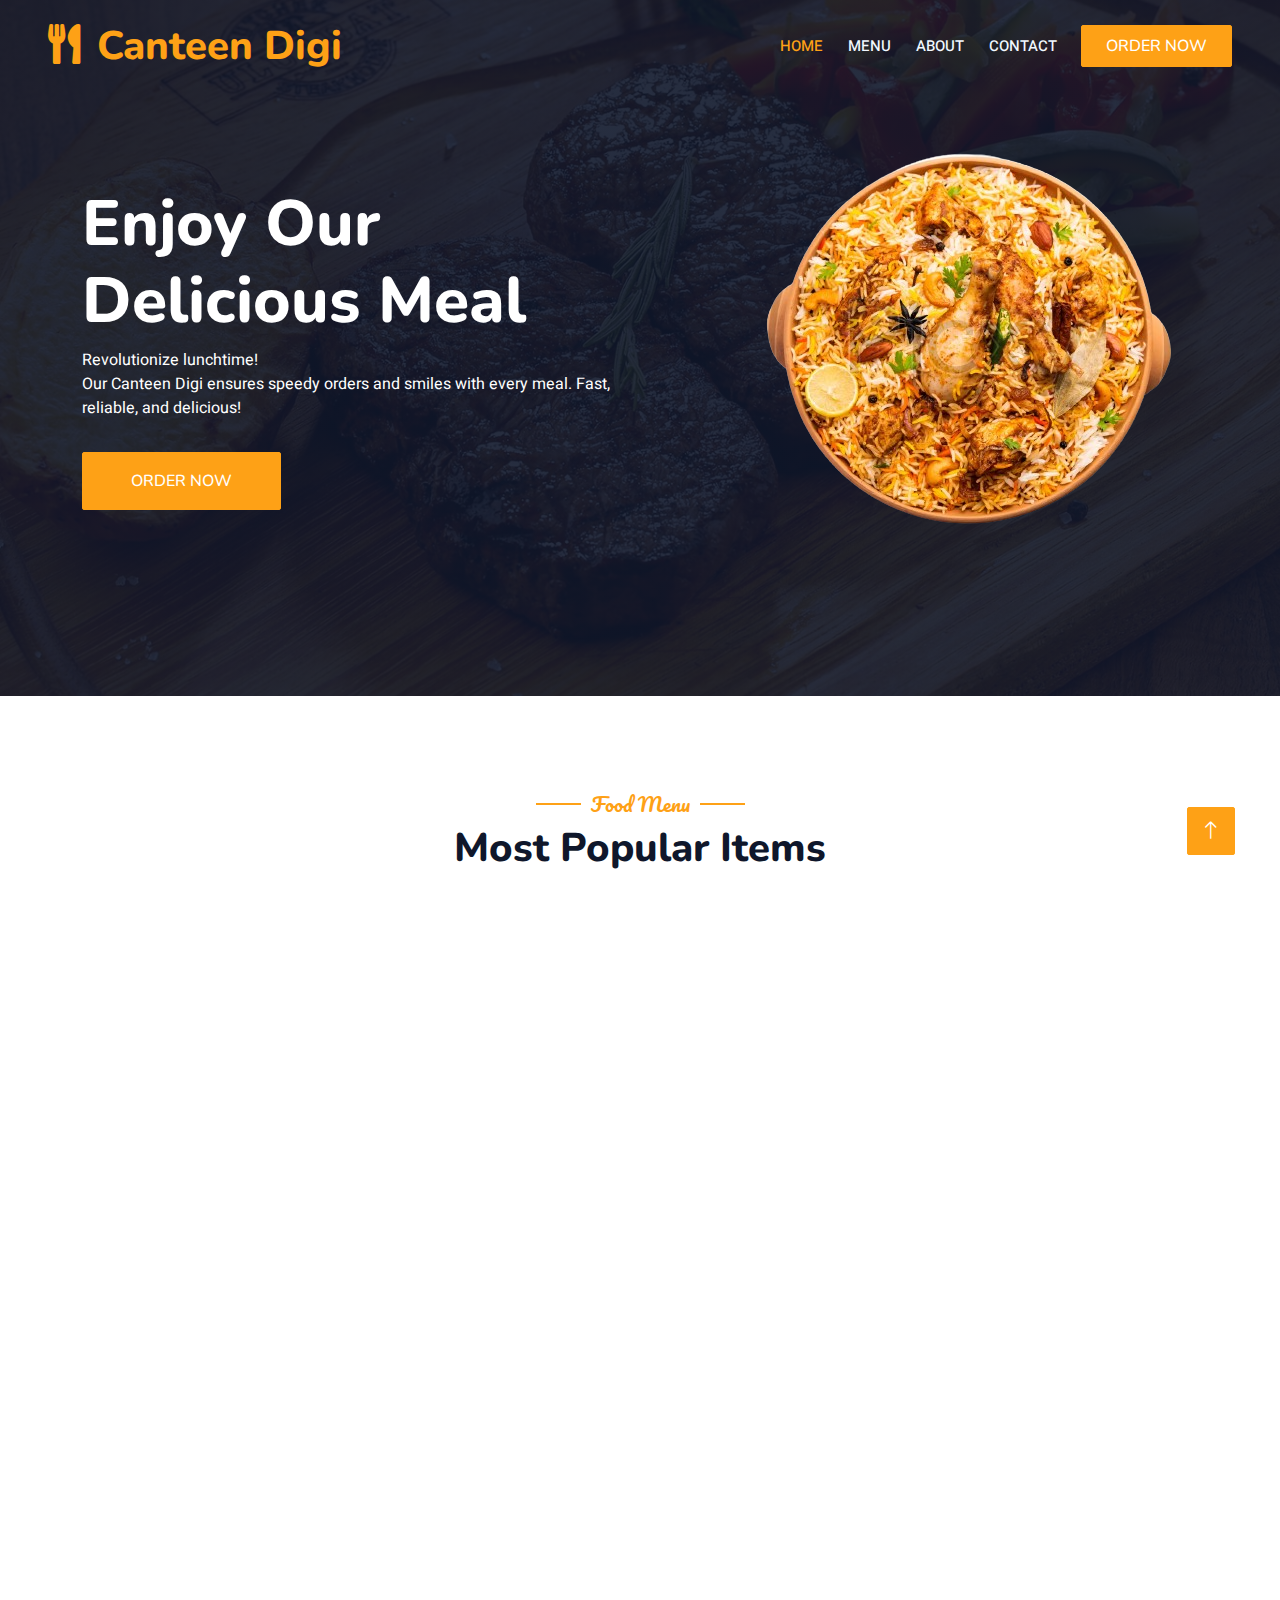
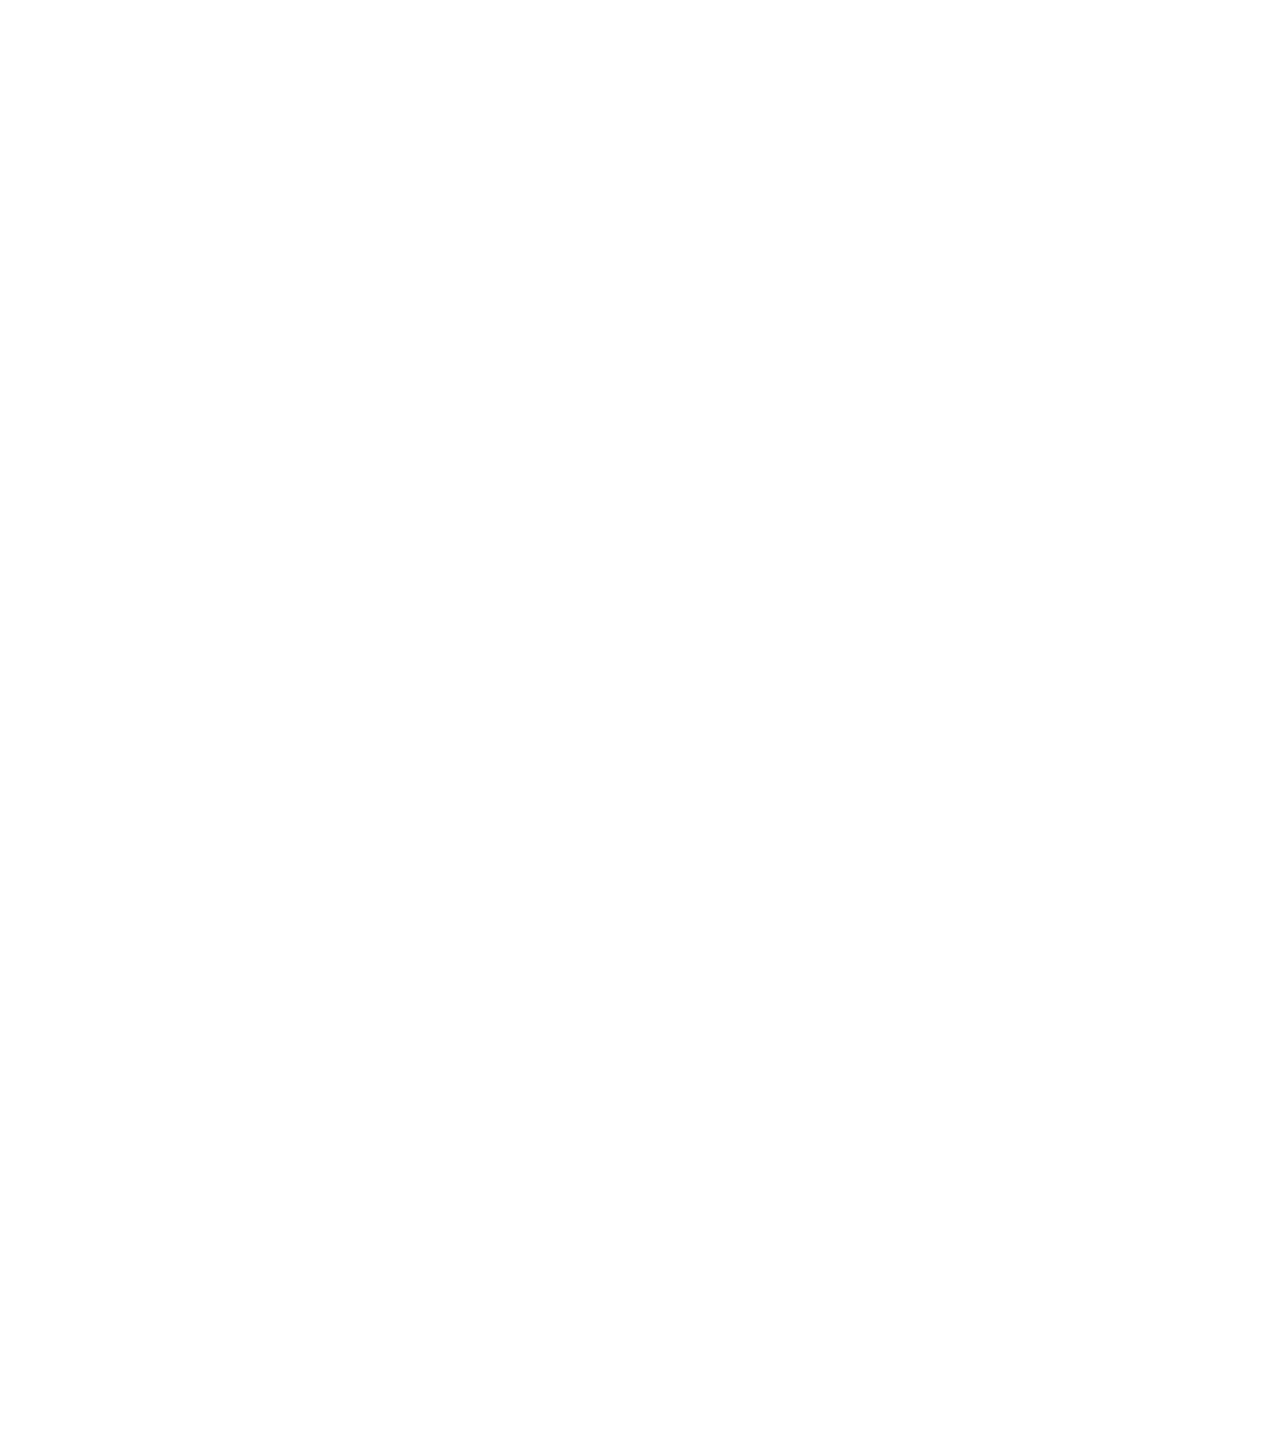
==== index.html @ 08d7441b "First Commit" ====
<!DOCTYPE html>
<html lang="en">

<head>
    <meta charset="utf-8">
    <title>Canteen Digi</title>
    <meta content="width=device-width, initial-scale=1.0" name="viewport">
    <meta content="" name="keywords">
    <meta content="" name="description">

    <!-- Favicon -->
    <link href="img/favicon.ico" rel="icon">

    <!-- Google Web Fonts -->
    <link rel="preconnect" href="https://fonts.googleapis.com">
    <link rel="preconnect" href="https://fonts.gstatic.com" crossorigin>
    <link href="https://fonts.googleapis.com/css2?family=Heebo:wght@400;500;600&family=Nunito:wght@600;700;800&family=Pacifico&display=swap" rel="stylesheet">

    <!-- Icon Font Stylesheet -->
    <link href="https://cdnjs.cloudflare.com/ajax/libs/font-awesome/5.10.0/css/all.min.css" rel="stylesheet">
    <link href="https://cdn.jsdelivr.net/npm/bootstrap-icons@1.4.1/font/bootstrap-icons.css" rel="stylesheet">

    <!-- Libraries Stylesheet -->
    <link href="lib/animate/animate.min.css" rel="stylesheet">
    <link href="lib/owlcarousel/assets/owl.carousel.min.css" rel="stylesheet">
    <link href="lib/tempusdominus/css/tempusdominus-bootstrap-4.min.css" rel="stylesheet" />

    <!-- Customized Bootstrap Stylesheet -->
    <link href="css/bootstrap.min.css" rel="stylesheet">

    <!-- Template Stylesheet -->
    <link href="css/style.css" rel="stylesheet">
</head>

<body>
    <div class="container-xxl bg-white p-0">
        <!-- Spinner Start -->
        <div id="spinner" class="show bg-white position-fixed translate-middle w-100 vh-100 top-50 start-50 d-flex align-items-center justify-content-center">
            <div class="spinner-border text-primary" style="width: 3rem; height: 3rem;" role="status">
                <span class="sr-only">Loading...</span>
            </div>
        </div>
        <!-- Spinner End -->


        <!-- Navbar & Hero Start -->
        <div class="container-xxl position-relative p-0">
            <nav class="navbar navbar-expand-lg navbar-dark bg-dark px-4 px-lg-5 py-3 py-lg-0">
                <a href="" class="navbar-brand p-0">
                    <h1 class="text-primary m-0"><i class="fa fa-utensils me-3"></i>Canteen Digi</h1>
                    <!-- <img src="img/logo.png" alt="Logo"> -->
                </a>
                <button class="navbar-toggler" type="button" data-bs-toggle="collapse" data-bs-target="#navbarCollapse">
                    <span class="fa fa-bars"></span>
                </button>
                <div class="collapse navbar-collapse" id="navbarCollapse">
                    <div class="navbar-nav ms-auto py-0 pe-4">
                        <a href="index.html" class="nav-item nav-link active">Home</a>
                        <a href="menu.html" class="nav-item nav-link">Menu</a>
                        <a href="about.html" class="nav-item nav-link">About</a>
                        <a href="contact.html" class="nav-item nav-link">Contact</a>
                        
                    </div>
                    <a href="menu.html" class="btn btn-primary py-2 px-4">Order Now</a>
                </div>
            </nav>

            <div class="container-xxl py-5 bg-dark hero-header mb-5">
                <div class="container my-5 py-5">
                    <div class="row align-items-center g-5">
                        <div class="col-lg-6 text-center text-lg-start">
                            <h1 class="display-3 text-white animated slideInLeft">Enjoy Our<br>Delicious Meal</h1>
                            <p class="text-white animated slideInLeft mb-4 pb-2">Revolutionize lunchtime! <br> Our Canteen Digi ensures speedy orders and smiles with every meal. Fast, reliable, and delicious!</p>
                            <a href="menu.html" class="btn btn-primary py-sm-3 px-sm-5 me-3 animated slideInLeft">Order Now</a>
                        </div>
                        <div class="col-lg-6 text-center text-lg-end overflow-hidden">
                            <img class="object-cover" src="img/biryani.png" alt="heroImage">
                        </div>
                    </div>
                </div>
            </div>
        </div>
        <!-- Navbar & Hero End -->


        <!-- Menu Start -->
        <div class="container-xxl py-5">
            <div class="container">
                <div class="text-center wow fadeInUp" data-wow-delay="0.1s">
                    <h5 class="section-title ff-secondary text-center text-primary fw-normal">Food Menu</h5>
                    <h1 class="mb-5">Most Popular Items</h1>
                </div>
                <div class="tab-class text-center wow fadeInUp" data-wow-delay="0.1s">
                    <ul class="nav nav-pills d-inline-flex justify-content-center border-bottom mb-5">
                        <li class="nav-item">
                            <a class="d-flex align-items-center text-start mx-3 ms-0 pb-3 active" data-bs-toggle="pill" href="#tab-1">
                                <i class="fa fa-coffee fa-2x text-primary"></i>
                                <div class="ps-3">
                                    <small class="text-body">Popular</small>
                                    <h6 class="mt-n1 mb-0">Breakfast</h6>
                                </div>
                            </a>
                        </li>
                        <li class="nav-item">
                            <a class="d-flex align-items-center text-start mx-3 pb-3" data-bs-toggle="pill" href="#tab-2">
                                <i class="fa fa-hamburger fa-2x text-primary"></i>
                                <div class="ps-3">
                                    <small class="text-body">Special</small>
                                    <h6 class="mt-n1 mb-0">Lunch</h6>
                                </div>
                            </a>
                        </li>
                        
                    </ul>
                    <div class="tab-content">
                        <div id="tab-1" class="tab-pane fade show p-0 active">
                            <div class="row g-4">
                                <div class="col-lg-6">
                                    <div class="d-flex align-items-center">
                                        <img class="flex-shrink-0 img-fluid rounded" src="img/menu-1.jpg" alt="" style="width: 80px;">
                                        <div class="w-100 d-flex flex-column text-start ps-4">
                                            <h5 class="d-flex justify-content-between border-bottom pb-2">
                                                <span>Masala Dosa</span>
                                                <span class="text-primary"><span>&#8377</span> 50</span>
                                            </h5>
                                            <small class="fst-italic">kuch add karna hei yaha pe</small>
                                        </div>
                                    </div>
                                </div>
                                <div class="col-lg-6">
                                    <div class="d-flex align-items-center">
                                        <img class="flex-shrink-0 img-fluid rounded" src="img/food/breadOmlete.jpg" alt="" style="width: 80px;">
                                        <div class="w-100 d-flex flex-column text-start ps-4">
                                            <h5 class="d-flex justify-content-between border-bottom pb-2">
                                                <span>Bread omelete</span>
                                                <span class="text-primary"><span>&#8377</span> 25</span>
                                            </h5>
                                            <small class="fst-italic">Ipsum ipsum clita erat amet dolor justo diam</small>
                                        </div>
                                    </div>
                                </div>
                                <div class="col-lg-6">
                                    <div class="d-flex align-items-center">
                                        <img class="flex-shrink-0 img-fluid rounded" src="img/food/gheeRice.jpg" alt="" style="width: 80px;">
                                        <div class="w-100 d-flex flex-column text-start ps-4">
                                            <h5 class="d-flex justify-content-between border-bottom pb-2">
                                                <span>Ghee rice</span>
                                                <span class="text-primary"><span>&#8377</span> 45</span>
                                            </h5>
                                            <small class="fst-italic">Ipsum ipsum clita erat amet dolor justo diam</small>
                                        </div>
                                    </div>
                                </div>
                                <div class="col-lg-6">
                                    <div class="d-flex align-items-center">
                                        <img class="flex-shrink-0 img-fluid rounded" src="img/snacks/vegPuffs.jpg" alt="" style="width: 80px;">
                                        <div class="w-100 d-flex flex-column text-start ps-4">
                                            <h5 class="d-flex justify-content-between border-bottom pb-2">
                                                <span>Veg-Puffs</span>
                                                <span class="text-primary"><span>&#8377</span> 15</span>
                                            </h5>
                                            <small class="fst-italic">Ipsum ipsum clita erat amet dolor justo diam</small>
                                        </div>
                                    </div>
                                </div>
                                <div class="col-lg-6">
                                    <div class="d-flex align-items-center">
                                        <img class="flex-shrink-0 img-fluid rounded" src="img/food/sambar.png" alt="" style="width: 80px;">
                                        <div class="w-100 d-flex flex-column text-start ps-4">
                                            <h5 class="d-flex justify-content-between border-bottom pb-2">
                                                <span>Curd rice</span>
                                                <span class="text-primary"><span>&#8377</span> 50</span>
                                            </h5>
                                            <small class="fst-italic">Ipsum ipsum clita erat amet dolor justo diam</small>
                                        </div>
                                    </div>
                                </div>
                                <div class="col-lg-6">
                                    <div class="d-flex align-items-center">
                                        <img class="flex-shrink-0 img-fluid rounded" src="img/snacks/eggPuffs.jpg" alt="" style="width: 80px;">
                                        <div class="w-100 d-flex flex-column text-start ps-4">
                                            <h5 class="d-flex justify-content-between border-bottom pb-2">
                                                <span>Chicken-Puffs</span>
                                                <span class="text-primary"><span>&#8377</span> 30</span>
                                            </h5>
                                            <small class="fst-italic">Ipsum ipsum clita erat amet dolor justo diam</small>
                                        </div>
                                    </div>
                                </div>
                                <div class="col-lg-6">
                                    <div class="d-flex align-items-center">
                                        <img class="flex-shrink-0 img-fluid rounded" src="img/menu-8.jpg" alt="" style="width: 80px;">
                                        <div class="w-100 d-flex flex-column text-start ps-4">
                                            <h5 class="d-flex justify-content-between border-bottom pb-2">
                                                <span>Idly</span>
                                                <span class="text-primary"><span>&#8377</span> 40</span>
                                            </h5>
                                            <small class="fst-italic">Ipsum ipsum clita erat amet dolor justo diam</small>
                                        </div>
                                    </div>
                                </div>
                                <div class="col-lg-6">
                                    <div class="d-flex align-items-center">
                                        <img class="flex-shrink-0 img-fluid rounded" src="img/menu-8.jpg" alt="" style="width: 80px;">
                                        <div class="w-100 d-flex flex-column text-start ps-4">
                                            <h5 class="d-flex justify-content-between border-bottom pb-2">
                                                <span>Egg-Puffs</span>
                                                <span class="text-primary"><span>&#8377</span> 25</span>
                                            </h5>
                                            <small class="fst-italic">Ipsum ipsum clita erat amet dolor justo diam</small>
                                        </div>
                                    </div>
                                </div>
                            </div>
                        </div>
                        <div id="tab-2" class="tab-pane fade show p-0">
                            <div class="row g-4">
                                <div class="col-lg-6">
                                    <div class="d-flex align-items-center">
                                        <img class="flex-shrink-0 img-fluid rounded" src="img/food/biryani.png" alt="Biryani" style="width: 80px;">
                                        <div class="w-100 d-flex flex-column text-start ps-4">
                                            <h5 class="d-flex justify-content-between border-bottom pb-2">
                                                <span>Chicken Biryani</span>
                                                <span class="text-primary"><span>&#8377</span> 130</span>
                                            </h5>
                                            <small class="fst-italic">Ipsum ipsum clita erat amet dolor justo diam</small>
                                        </div>
                                    </div>
                                </div>
                                <div class="col-lg-6">
                                    <div class="d-flex align-items-center">
                                        <img class="flex-shrink-0 img-fluid rounded" src="img/food/sambar.png" alt="Sambar-rice" style="width: 80px;">
                                        <div class="w-100 d-flex flex-column text-start ps-4">
                                            <h5 class="d-flex justify-content-between border-bottom pb-2">
                                                <span>Sambar Rice</span>
                                                <span class="text-primary"><span>&#8377</span> 50</span>
                                            </h5>
                                            <small class="fst-italic">Ipsum ipsum clita erat amet dolor justo diam</small>
                                        </div>
                                    </div>
                                </div>
                                <div class="col-lg-6">
                                    <div class="d-flex align-items-center">
                                        <img class="flex-shrink-0 img-fluid rounded" src="img/food/chickenFriedRice.jpeg" alt="Chicken Fried Rice" style="width: 80px;">
                                        <div class="w-100 d-flex flex-column text-start ps-4">
                                            <h5 class="d-flex justify-content-between border-bottom pb-2">
                                                <span>Chicken Fried Rice</span>
                                                <span class="text-primary"><span>&#8377</span> 100</span>
                                            </h5>
                                            <small class="fst-italic">Ipsum ipsum clita erat amet dolor justo diam</small>
                                        </div>
                                    </div>
                                </div>
                                <div class="col-lg-6">
                                    <div class="d-flex align-items-center">
                                        <img class="flex-shrink-0 img-fluid rounded" src="img/food/gheeRice.jpg" alt="" style="width: 80px;">
                                        <div class="w-100 d-flex flex-column text-start ps-4">
                                            <h5 class="d-flex justify-content-between border-bottom pb-2">
                                                <span>Ghee rice</span>
                                                <span class="text-primary"><span>&#8377</span> 70</span>
                                            </h5>
                                            <small class="fst-italic">Ipsum ipsum clita erat amet dolor justo diam</small>
                                        </div>
                                    </div>
                                </div>
                                <div class="col-lg-6">
                                    <div class="d-flex align-items-center">
                                        <img class="flex-shrink-0 img-fluid rounded" src="img/menu-5.jpg" alt="" style="width: 80px;">
                                        <div class="w-100 d-flex flex-column text-start ps-4">
                                            <h5 class="d-flex justify-content-between border-bottom pb-2">
                                                <span>Chicken 65</span>
                                                <span class="text-primary"><span>&#8377</span> 75</span>
                                            </h5>
                                            <small class="fst-italic">Ipsum ipsum clita erat amet dolor justo diam</small>
                                        </div>
                                    </div>
                                </div>
                                <div class="col-lg-6">
                                    <div class="d-flex align-items-center">
                                        <img class="flex-shrink-0 img-fluid rounded" src="img/food/gheeRice.jpg" alt="Veg biryani" style="width: 80px;">
                                        <div class="w-100 d-flex flex-column text-start ps-4">
                                            <h5 class="d-flex justify-content-between border-bottom pb-2">
                                                <span>Veg Biryani</span>
                                                <span class="text-primary"><span>&#8377</span> 110</span>
                                            </h5>
                                            <small class="fst-italic">Ipsum ipsum clita erat amet dolor justo diam</small>
                                        </div>
                                    </div>
                                </div>
                                <div class="col-lg-6">
                                    <div class="d-flex align-items-center">
                                        <img class="flex-shrink-0 img-fluid rounded" src="img/food/chickenFriedRice.jpeg" alt="Veg Fried Rice" style="width: 80px;">
                                        <div class="w-100 d-flex flex-column text-start ps-4">
                                            <h5 class="d-flex justify-content-between border-bottom pb-2">
                                                <span>Veg Fried Rice</span>
                                                <span class="text-primary"><span>&#8377</span> 90</span>
                                            </h5>
                                            <small class="fst-italic">Ipsum ipsum clita erat amet dolor justo diam</small>
                                        </div>
                                    </div>
                                </div>
                                <div class="col-lg-6">
                                    <div class="d-flex align-items-center">
                                        <img class="flex-shrink-0 img-fluid rounded" src="img/menu-8.jpg" alt="" style="width: 80px;">
                                        <div class="w-100 d-flex flex-column text-start ps-4">
                                            <h5 class="d-flex justify-content-between border-bottom pb-2">
                                                <span>Idly</span>
                                                <span class="text-primary"><span>&#8377</span> 45</span>
                                            </h5>
                                            <small class="fst-italic">Ipsum ipsum clita erat amet dolor justo diam</small>
                                        </div>
                                    </div>
                                </div>
                            </div>
                        </div>
                        <div id="tab-3" class="tab-pane fade show p-0">
                            <div class="row g-4">
                                <div class="col-lg-6">
                                    <div class="d-flex align-items-center">
                                        <img class="flex-shrink-0 img-fluid rounded" src="img/menu-1.jpg" alt="" style="width: 80px;">
                                        <div class="w-100 d-flex flex-column text-start ps-4">
                                            <h5 class="d-flex justify-content-between border-bottom pb-2">
                                                <span>Chicken Burger</span>
                                                <span class="text-primary"><span>&#8377</span> 35</span>
                                            </h5>
                                            <small class="fst-italic">Ipsum ipsum clita erat amet dolor justo diam</small>
                                        </div>
                                    </div>
                                </div>
                                <div class="col-lg-6">
                                    <div class="d-flex align-items-center">
                                        <img class="flex-shrink-0 img-fluid rounded" src="img/menu-2.jpg" alt="" style="width: 80px;">
                                        <div class="w-100 d-flex flex-column text-start ps-4">
                                            <h5 class="d-flex justify-content-between border-bottom pb-2">
                                                <span>Chicken Burger</span>
                                                <span class="text-primary"><span>&#8377</span> 35</span>
                                            </h5>
                                            <small class="fst-italic">Ipsum ipsum clita erat amet dolor justo diam</small>
                                        </div>
                                    </div>
                                </div>
                                <div class="col-lg-6">
                                    <div class="d-flex align-items-center">
                                        <img class="flex-shrink-0 img-fluid rounded" src="img/menu-3.jpg" alt="" style="width: 80px;">
                                        <div class="w-100 d-flex flex-column text-start ps-4">
                                            <h5 class="d-flex justify-content-between border-bottom pb-2">
                                                <span>Chicken Burger</span>
                                                <span class="text-primary"><span>&#8377</span> 35</span>
                                            </h5>
                                            <small class="fst-italic">Ipsum ipsum clita erat amet dolor justo diam</small>
                                        </div>
                                    </div>
                                </div>
                                <div class="col-lg-6">
                                    <div class="d-flex align-items-center">
                                        <img class="flex-shrink-0 img-fluid rounded" src="img/menu-4.jpg" alt="" style="width: 80px;">
                                        <div class="w-100 d-flex flex-column text-start ps-4">
                                            <h5 class="d-flex justify-content-between border-bottom pb-2">
                                                <span>Chicken Burger</span>
                                                <span class="text-primary"><span>&#8377</span> 35</span>
                                            </h5>
                                            <small class="fst-italic">Ipsum ipsum clita erat amet dolor justo diam</small>
                                        </div>
                                    </div>
                                </div>
                                <div class="col-lg-6">
                                    <div class="d-flex align-items-center">
                                        <img class="flex-shrink-0 img-fluid rounded" src="img/menu-5.jpg" alt="" style="width: 80px;">
                                        <div class="w-100 d-flex flex-column text-start ps-4">
                                            <h5 class="d-flex justify-content-between border-bottom pb-2">
                                                <span>Chicken Burger</span>
                                                <span class="text-primary"><span>&#8377</span> 35</span>
                                            </h5>
                                            <small class="fst-italic">Ipsum ipsum clita erat amet dolor justo diam</small>
                                        </div>
                                    </div>
                                </div>
                                <div class="col-lg-6">
                                    <div class="d-flex align-items-center">
                                        <img class="flex-shrink-0 img-fluid rounded" src="img/menu-6.jpg" alt="" style="width: 80px;">
                                        <div class="w-100 d-flex flex-column text-start ps-4">
                                            <h5 class="d-flex justify-content-between border-bottom pb-2">
                                                <span>Chicken Burger</span>
                                                <span class="text-primary"><span>&#8377</span> 35</span>
                                            </h5>
                                            <small class="fst-italic">Ipsum ipsum clita erat amet dolor justo diam</small>
                                        </div>
                                    </div>
                                </div>
                                <div class="col-lg-6">
                                    <div class="d-flex align-items-center">
                                        <img class="flex-shrink-0 img-fluid rounded" src="img/menu-7.jpg" alt="" style="width: 80px;">
                                        <div class="w-100 d-flex flex-column text-start ps-4">
                                            <h5 class="d-flex justify-content-between border-bottom pb-2">
                                                <span>Chicken Burger</span>
                                                <span class="text-primary"><span>&#8377</span> 35</span>
                                            </h5>
                                            <small class="fst-italic">Ipsum ipsum clita erat amet dolor justo diam</small>
                                        </div>
                                    </div>
                                </div>
                                <div class="col-lg-6">
                                    <div class="d-flex align-items-center">
                                        <img class="flex-shrink-0 img-fluid rounded" src="img/menu-8.jpg" alt="" style="width: 80px;">
                                        <div class="w-100 d-flex flex-column text-start ps-4">
                                            <h5 class="d-flex justify-content-between border-bottom pb-2">
                                                <span>Chicken Burger</span>
                                                <span class="text-primary"><span>&#8377</span> 35</span>
                                            </h5>
                                            <small class="fst-italic">Ipsum ipsum clita erat amet dolor justo diam</small>
                                        </div>
                                    </div>
                                </div>
                            </div>
                        </div>
                    </div>
                </div>
            </div>
        </div>
        <!-- Menu End -->

        <!-- Team Start -->
        <div class="container-xxl pt-5 pb-3">
            <div class="container">
                <div class="text-center wow fadeInUp" data-wow-delay="0.1s">
                    <h5 class="section-title ff-secondary text-center text-primary fw-normal">Team Members</h5>
                    <h1 class="mb-5">Our Team Members</h1>
                </div>
                <div class="row g-4">
                    <div class="col-lg-3 col-md-6 wow fadeInUp" data-wow-delay="0.1s">
                        <div class="team-item text-center rounded overflow-hidden">
                            <div class="rounded-circle overflow-hidden m-4">
                                <img class="img-fluid" src="img/Kabeer.png" alt="">
                            </div>
                            <h5 class="mb-0">Kabeer S</h5>
                            <small>CEO</small>
                            <div class="d-flex justify-content-center mt-3">
                                <a class="btn btn-square btn-primary mx-1" href=""><i class="fab fa-facebook-f"></i></a>
                                <a class="btn btn-square btn-primary mx-1" href=""><i class="fab fa-twitter"></i></a>
                                <a class="btn btn-square btn-primary mx-1" href=""><i class="fab fa-instagram"></i></a>
                            </div>
                        </div>
                    </div>
                    <div class="col-lg-3 col-md-6 wow fadeInUp" data-wow-delay="0.3s">
                        <div class="team-item text-center rounded overflow-hidden">
                            <div class="rounded-circle overflow-hidden m-4">
                                <img class="img-fluid" src="img/Manasir.png" alt="">
                            </div>
                            <h5 class="mb-0">Manasir Hussain</h5>
                            <small>COO</small>
                            <div class="d-flex justify-content-center mt-3">
                                <a class="btn btn-square btn-primary mx-1" href=""><i class="fab fa-facebook-f"></i></a>
                                <a class="btn btn-square btn-primary mx-1" href=""><i class="fab fa-twitter"></i></a>
                                <a class="btn btn-square btn-primary mx-1" href=""><i class="fab fa-instagram"></i></a>
                            </div>
                        </div>
                    </div>
                    <div class="col-lg-3 col-md-6 wow fadeInUp" data-wow-delay="0.5s">
                        <div class="team-item text-center rounded overflow-hidden">
                            <div class="rounded-circle overflow-hidden m-4">
                                <img class="img-fluid" src="img/AbuDahir.png" alt="">
                            </div>
                            <h5 class="mb-0">Abu Dahir</h5>
                            <small>CFO</small>
                            <div class="d-flex justify-content-center mt-3">
                                <a class="btn btn-square btn-primary mx-1" href=""><i class="fab fa-facebook-f"></i></a>
                                <a class="btn btn-square btn-primary mx-1" href=""><i class="fab fa-twitter"></i></a>
                                <a class="btn btn-square btn-primary mx-1" href=""><i class="fab fa-instagram"></i></a>
                            </div>
                        </div>
                    </div>
                </div>
            </div>
        </div>
        <!-- Team End -->


        <!-- Testimonial Start -->
        <div class="container-xxl py-5 wow fadeInUp" data-wow-delay="0.1s">
            <div class="container">
                <div class="text-center">
                    <h5 class="section-title ff-secondary text-center text-primary fw-normal">Testimonial</h5>
                    <h1 class="mb-5">Our Clients Say!!!</h1>
                </div>
                <div class="owl-carousel testimonial-carousel">
                    <div class="testimonial-item bg-transparent border rounded p-4">
                        <i class="fa fa-quote-left fa-2x text-primary mb-3"></i>
                        <p>Need to add a testimonial</p>
                        <div class="d-flex align-items-center">
                            <img class="img-fluid flex-shrink-0 rounded-circle" src="img/Rifan.png" style="width: 50px; height: 50px;">
                            <div class="ps-3">
                                <h5 class="mb-1">Mohamed Rifan</h5>
                                <small>Btech graduate</small>
                            </div>
                        </div>
                    </div>
                    <div class="testimonial-item bg-transparent border rounded p-4">
                        <i class="fa fa-quote-left fa-2x text-primary mb-3"></i>
                        <p>Dolor et eos labore, stet justo sed est sed. Diam sed sed dolor stet amet eirmod eos labore diam</p>
                        <div class="d-flex align-items-center">
                            <img class="img-fluid flex-shrink-0 rounded-circle" src="img/testimonial-1.jpg" style="width: 50px; height: 50px;">
                            <div class="ps-3">
                                <h5 class="mb-1">Client</h5>
                                <small>Btech graduate</small>
                            </div>
                        </div>
                    </div>
                    <div class="testimonial-item bg-transparent border rounded p-4">
                        <i class="fa fa-quote-left fa-2x text-primary mb-3"></i>
                        <p>Dolor et eos labore, stet justo sed est sed. Diam sed sed dolor stet amet eirmod eos labore diam</p>
                        <div class="d-flex align-items-center">
                            <img class="img-fluid flex-shrink-0 rounded-circle" src="img/testimonial-3.jpg" style="width: 50px; height: 50px;">
                            <div class="ps-3">
                                <h5 class="mb-1">Client </h5>
                                <small>MBA graduate</small>
                            </div>
                        </div>
                    </div>
                    <div class="testimonial-item bg-transparent border rounded p-4">
                        <i class="fa fa-quote-left fa-2x text-primary mb-3"></i>
                        <p>Dolor et eos labore, stet justo sed est sed. Diam sed sed dolor stet amet eirmod eos labore diam</p>
                        <div class="d-flex align-items-center">
                            <img class="img-fluid flex-shrink-0 rounded-circle" src="img/testimonial-4.jpg" style="width: 50px; height: 50px;">
                            <div class="ps-3">
                                <h5 class="mb-1">Client</h5>
                                <small>BCA graduate</small>
                            </div>
                        </div>
                    </div>
                </div>
            </div>
        </div>
        <!-- Testimonial End -->


       <!-- Footer Start -->
       <div class="container-fluid bg-dark text-light footer pt-5 mt-5 wow fadeIn" data-wow-delay="0.1s">
        <div class="container py-5">
            <div class="row g-5">
                <div class="col-lg-3 col-md-6">
                    <h4 class="section-title ff-secondary text-start text-primary fw-normal mb-4">Company</h4>
                    <a class="btn btn-link" href="">About Us</a>
                    <a class="btn btn-link" href="">Contact Us</a>
                    <a class="btn btn-link" href="">Privacy Policy</a>
                    <a class="btn btn-link" href="">Terms & Condition</a>
                </div>
                <div class="col-lg-3 col-md-6">
                    <h4 class="section-title ff-secondary text-start text-primary fw-normal mb-4">Contact</h4>
                    <p class="mb-2"><i class="fa fa-map-marker-alt me-3"></i>Crescent University, Chennai, Tamil Nadu, India</p>
                    <p class="mb-2"><i class="fa fa-phone-alt me-3"></i>+91 1234567890</p>
                    <p class="mb-2"><i class="fa fa-envelope me-3"></i>210071601071@crescent.education</p>
                    <div class="d-flex pt-2">
                        <a class="btn btn-outline-light btn-social" href=""><i class="fab fa-twitter"></i></a>
                        <a class="btn btn-outline-light btn-social" href=""><i class="fab fa-facebook-f"></i></a>
                        <a class="btn btn-outline-light btn-social" href=""><i class="fab fa-youtube"></i></a>
                        <a class="btn btn-outline-light btn-social" href=""><i class="fab fa-linkedin-in"></i></a>
                    </div>
                </div>
                <div class="col-lg-3 col-md-6">
                    <h4 class="section-title ff-secondary text-start text-primary fw-normal mb-4">Opening</h4>
                    <h5 class="text-light fw-normal">Monday - Saturday</h5>
                    <p>09AM - 07PM</p>
                </div>
                <div class="col-lg-3 col-md-6">
                    <h4 class="section-title ff-secondary text-start text-primary fw-normal mb-4">Newsletter</h4>
                    <p>Dolor amet sit justo amet elitr clita ipsum elitr est.</p>
                    <p>Get to know more about us at </p>
                    
                </div>
            </div>
        </div>
        <div class="container">
            <div class="copyright">
                <div class="row">
                    <div class="col-md-6 text-center text-md-start mb-3 mb-md-0">
                        &copy; <a class="border-bottom" href="index.html">Canteen Digi</a>, All Right Reserved.
                    </div>
                    <div class="col-md-6 text-center text-md-end">
                        <div class="footer-menu">
                            <a href="">Home</a>
                            <a href="">Cookies</a>
                            <a href="">Help</a>
                            <a href="">FQAs</a>
                        </div>
                    </div>
                </div>
            </div>
        </div>
    </div>
    <!-- Footer End -->


        <!-- Back to Top -->
        <a href="#" class="btn btn-lg btn-primary btn-lg-square back-to-top"><i class="bi bi-arrow-up"></i></a>
    </div>

    <!-- JavaScript Libraries -->
    <script src="https://code.jquery.com/jquery-3.4.1.min.js"></script>
    <script src="https://cdn.jsdelivr.net/npm/bootstrap@5.0.0/dist/js/bootstrap.bundle.min.js"></script>
    <script src="lib/wow/wow.min.js"></script>
    <script src="lib/easing/easing.min.js"></script>
    <script src="lib/waypoints/waypoints.min.js"></script>
    <script src="lib/counterup/counterup.min.js"></script>
    <script src="lib/owlcarousel/owl.carousel.min.js"></script>
    <script src="lib/tempusdominus/js/moment.min.js"></script>
    <script src="lib/tempusdominus/js/moment-timezone.min.js"></script>
    <script src="lib/tempusdominus/js/tempusdominus-bootstrap-4.min.js"></script>

    <!-- Template Javascript -->
    <script src="js/main.js"></script>
</body>

</html>
---- css/style.css ----
/********** Template CSS **********/
:root {
    --primary: #FEA116;
    --light: #F1F8FF;
    --dark: #0F172B;
}

.ff-secondary {
    font-family: 'Pacifico', cursive;
}

.fw-medium {
    font-weight: 600 !important;
}

.fw-semi-bold {
    font-weight: 700 !important;
}

.back-to-top {
    position: fixed;
    display: none;
    right: 45px;
    bottom: 45px;
    z-index: 99;
}


/*** Spinner ***/
#spinner {
    opacity: 0;
    visibility: hidden;
    transition: opacity .5s ease-out, visibility 0s linear .5s;
    z-index: 99999;
}

#spinner.show {
    transition: opacity .5s ease-out, visibility 0s linear 0s;
    visibility: visible;
    opacity: 1;
}


/*** Button ***/
.btn {
    font-family: 'Nunito', sans-serif;
    font-weight: 500;
    text-transform: uppercase;
    transition: .5s;
}

.btn.btn-primary,
.btn.btn-secondary {
    color: #FFFFFF;
}

.btn-square {
    width: 38px;
    height: 38px;
}

.btn-sm-square {
    width: 32px;
    height: 32px;
}

.btn-lg-square {
    width: 48px;
    height: 48px;
}


.btn-square,
.btn-sm-square,
.btn-lg-square {
    padding: 0;
    display: flex;
    align-items: center;
    justify-content: center;
    font-weight: normal;
    border-radius: 2px;
}


/*** Navbar ***/
.navbar-dark .navbar-nav .nav-link {
    position: relative;
    margin-left: 25px;
    padding: 35px 0;
    font-size: 15px;
    color: var(--light) !important;
    text-transform: uppercase;
    font-weight: 500;
    outline: none;
    transition: .5s;
}

.sticky-top.navbar-dark .navbar-nav .nav-link {
    padding: 20px 0;
}

.navbar-dark .navbar-nav .nav-link:hover,
.navbar-dark .navbar-nav .nav-link.active {
    color: var(--primary) !important;
}

.navbar-dark .navbar-brand img {
    max-height: 60px;
    transition: .5s;
}

.sticky-top.navbar-dark .navbar-brand img {
    max-height: 45px;
}

@media (max-width: 991.98px) {
    .sticky-top.navbar-dark {
        position: relative;
    }

    .navbar-dark .navbar-collapse {
        margin-top: 15px;
        border-top: 1px solid rgba(255, 255, 255, .1)
    }

    .navbar-dark .navbar-nav .nav-link,
    .sticky-top.navbar-dark .navbar-nav .nav-link {
        padding: 10px 0;
        margin-left: 0;
    }

    .navbar-dark .navbar-brand img {
        max-height: 45px;
    }
}

@media (min-width: 992px) {
    .navbar-dark {
        position: absolute;
        width: 100%;
        top: 0;
        left: 0;
        z-index: 999;
        background: transparent !important;
    }
    
    .sticky-top.navbar-dark {
        position: fixed;
        background: var(--dark) !important;
    }
}


/*** Hero Header ***/
.hero-header {
    background: linear-gradient(rgba(15, 23, 43, .9), rgba(15, 23, 43, .9)), url(../img/bg-hero.jpg);
    background-position: center center;
    background-repeat: no-repeat;
    background-size: cover;
}

.hero-header img {
    animation: imgRotate 50s linear infinite;
}

@keyframes imgRotate { 
    100% { 
        transform: rotate(360deg); 
    } 
}

.breadcrumb-item + .breadcrumb-item::before {
    color: rgba(255, 255, 255, .5);
}


/*** Section Title ***/
.section-title {
    position: relative;
    display: inline-block;
}

.section-title::before {
    position: absolute;
    content: "";
    width: 45px;
    height: 2px;
    top: 50%;
    left: -55px;
    margin-top: -1px;
    background: var(--primary);
}

.section-title::after {
    position: absolute;
    content: "";
    width: 45px;
    height: 2px;
    top: 50%;
    right: -55px;
    margin-top: -1px;
    background: var(--primary);
}

.section-title.text-start::before,
.section-title.text-end::after {
    display: none;
}


/*** Service ***/
.service-item {
    box-shadow: 0 0 45px rgba(0, 0, 0, .08);
    transition: .5s;
}

.service-item:hover {
    background: var(--primary);
}

.service-item * {
    transition: .5s;
}

.service-item:hover * {
    color: var(--light) !important;
}


/*** Food Menu ***/
.nav-pills .nav-item .active {
    border-bottom: 2px solid var(--primary);
}


/*** Youtube Video ***/
.video {
    position: relative;
    height: 100%;
    min-height: 500px;
    background: linear-gradient(rgba(15, 23, 43, .1), rgba(15, 23, 43, .1)), url(../img/video.jpg);
    background-position: center center;
    background-repeat: no-repeat;
    background-size: cover;
}

.video .btn-play {
    position: absolute;
    z-index: 3;
    top: 50%;
    left: 50%;
    transform: translateX(-50%) translateY(-50%);
    box-sizing: content-box;
    display: block;
    width: 32px;
    height: 44px;
    border-radius: 50%;
    border: none;
    outline: none;
    padding: 18px 20px 18px 28px;
}

.video .btn-play:before {
    content: "";
    position: absolute;
    z-index: 0;
    left: 50%;
    top: 50%;
    transform: translateX(-50%) translateY(-50%);
    display: block;
    width: 100px;
    height: 100px;
    background: var(--primary);
    border-radius: 50%;
    animation: pulse-border 1500ms ease-out infinite;
}

.video .btn-play:after {
    content: "";
    position: absolute;
    z-index: 1;
    left: 50%;
    top: 50%;
    transform: translateX(-50%) translateY(-50%);
    display: block;
    width: 100px;
    height: 100px;
    background: var(--primary);
    border-radius: 50%;
    transition: all 200ms;
}

.video .btn-play img {
    position: relative;
    z-index: 3;
    max-width: 100%;
    width: auto;
    height: auto;
}

.video .btn-play span {
    display: block;
    position: relative;
    z-index: 3;
    width: 0;
    height: 0;
    border-left: 32px solid var(--dark);
    border-top: 22px solid transparent;
    border-bottom: 22px solid transparent;
}

@keyframes pulse-border {
    0% {
        transform: translateX(-50%) translateY(-50%) translateZ(0) scale(1);
        opacity: 1;
    }

    100% {
        transform: translateX(-50%) translateY(-50%) translateZ(0) scale(1.5);
        opacity: 0;
    }
}

#videoModal {
    z-index: 99999;
}

#videoModal .modal-dialog {
    position: relative;
    max-width: 800px;
    margin: 60px auto 0 auto;
}

#videoModal .modal-body {
    position: relative;
    padding: 0px;
}

#videoModal .close {
    position: absolute;
    width: 30px;
    height: 30px;
    right: 0px;
    top: -30px;
    z-index: 999;
    font-size: 30px;
    font-weight: normal;
    color: #FFFFFF;
    background: #000000;
    opacity: 1;
}


/*** Team ***/
.team-item {
    box-shadow: 0 0 45px rgba(0, 0, 0, .08);
    height: calc(100% - 38px);
    transition: .5s;
}

.team-item img {
    transition: .5s;
}

.team-item:hover img {
    transform: scale(1.1);
}

.team-item:hover {
    height: 100%;
}

.team-item .btn {
    border-radius: 38px 38px 0 0;
}


/*** Testimonial ***/
.testimonial-carousel .owl-item .testimonial-item,
.testimonial-carousel .owl-item.center .testimonial-item * {
    transition: .5s;
}

.testimonial-carousel .owl-item.center .testimonial-item {
    background: var(--primary) !important;
    border-color: var(--primary) !important;
}

.testimonial-carousel .owl-item.center .testimonial-item * {
    color: var(--light) !important;
}

.testimonial-carousel .owl-dots {
    margin-top: 24px;
    display: flex;
    align-items: flex-end;
    justify-content: center;
}

.testimonial-carousel .owl-dot {
    position: relative;
    display: inline-block;
    margin: 0 5px;
    width: 15px;
    height: 15px;
    border: 1px solid #CCCCCC;
    border-radius: 15px;
    transition: .5s;
}

.testimonial-carousel .owl-dot.active {
    background: var(--primary);
    border-color: var(--primary);
}


/*** Footer ***/
.footer .btn.btn-social {
    margin-right: 5px;
    width: 35px;
    height: 35px;
    display: flex;
    align-items: center;
    justify-content: center;
    color: var(--light);
    border: 1px solid #FFFFFF;
    border-radius: 35px;
    transition: .3s;
}

.footer .btn.btn-social:hover {
    color: var(--primary);
}

.footer .btn.btn-link {
    display: block;
    margin-bottom: 5px;
    padding: 0;
    text-align: left;
    color: #FFFFFF;
    font-size: 15px;
    font-weight: normal;
    text-transform: capitalize;
    transition: .3s;
}

.footer .btn.btn-link::before {
    position: relative;
    content: "\f105";
    font-family: "Font Awesome 5 Free";
    font-weight: 900;
    margin-right: 10px;
}

.footer .btn.btn-link:hover {
    letter-spacing: 1px;
    box-shadow: none;
}

.footer .copyright {
    padding: 25px 0;
    font-size: 15px;
    border-top: 1px solid rgba(256, 256, 256, .1);
}

.footer .copyright a {
    color: var(--light);
}

.footer .footer-menu a {
    margin-right: 15px;
    padding-right: 15px;
    border-right: 1px solid rgba(255, 255, 255, .1);
}

.footer .footer-menu a:last-child {
    margin-right: 0;
    padding-right: 0;
    border-right: none;
}
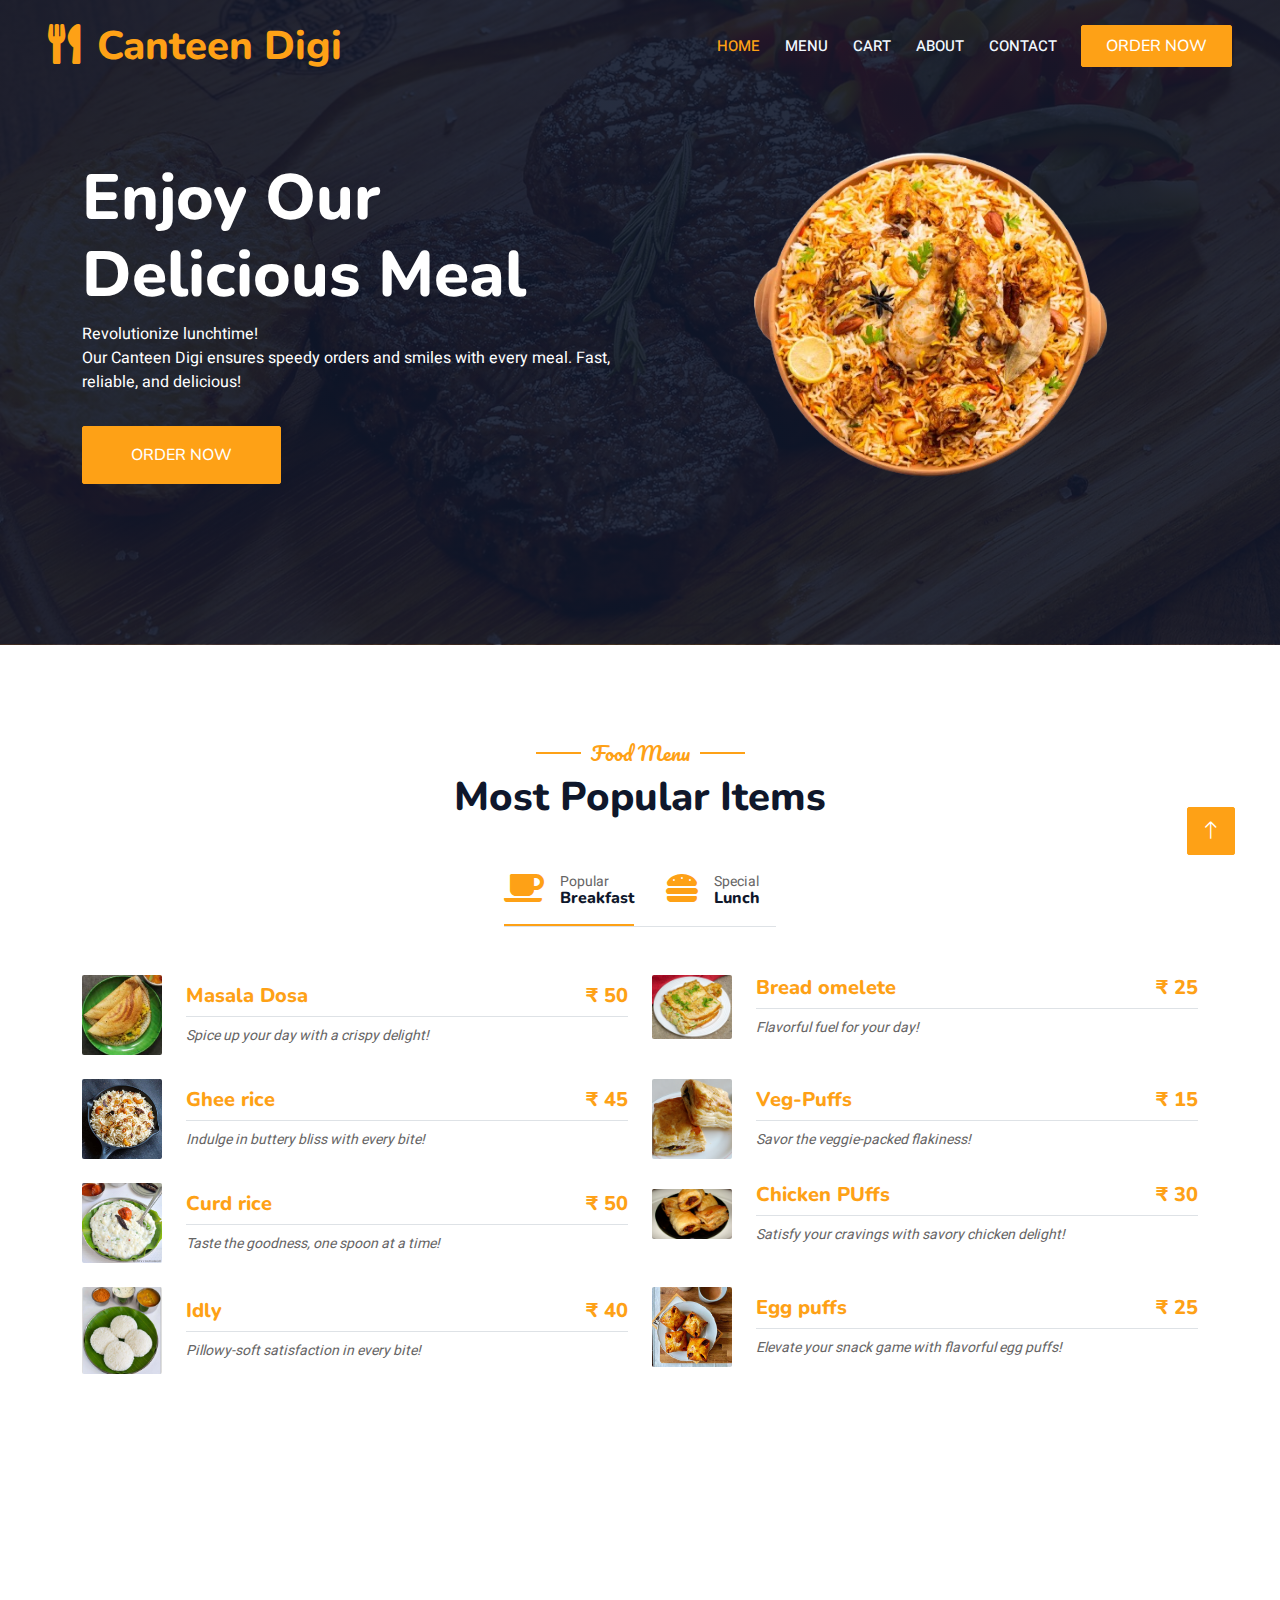
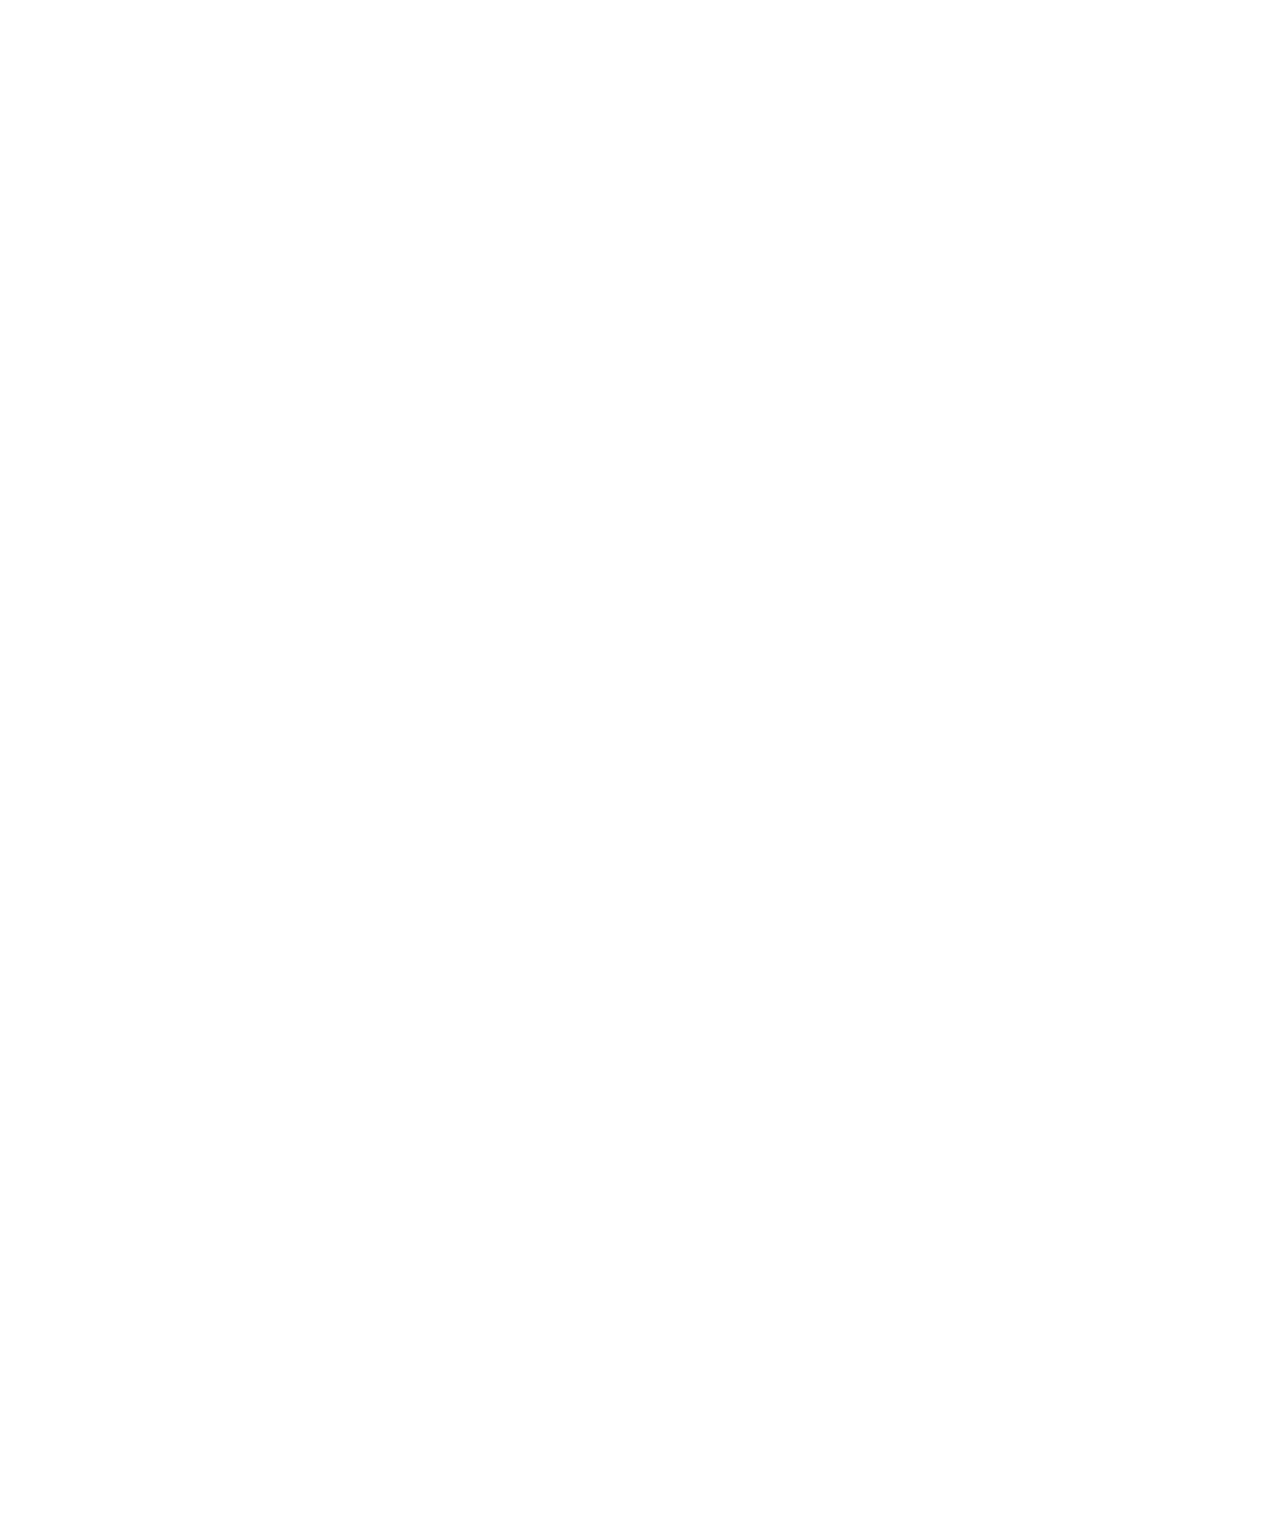
==== commit abdf7771: "Last commit may be?" ====
--- a/index.html
+++ b/index.html
@@ -18,6 +18,7 @@
 
     <!-- Icon Font Stylesheet -->
     <link href="https://cdnjs.cloudflare.com/ajax/libs/font-awesome/5.10.0/css/all.min.css" rel="stylesheet">
+    <link rel="stylesheet" href="https://fonts.googleapis.com/css2?family=Material+Symbols+Outlined:opsz,wght,FILL,GRAD@24,400,0,0" />
     <link href="https://cdn.jsdelivr.net/npm/bootstrap-icons@1.4.1/font/bootstrap-icons.css" rel="stylesheet">
 
     <!-- Libraries Stylesheet -->
@@ -57,6 +58,7 @@
                     <div class="navbar-nav ms-auto py-0 pe-4">
                         <a href="index.html" class="nav-item nav-link active">Home</a>
                         <a href="menu.html" class="nav-item nav-link">Menu</a>
+                        <a href="cart.html" class="nav-item nav-link">Cart</a>
                         <a href="about.html" class="nav-item nav-link">About</a>
                         <a href="contact.html" class="nav-item nav-link">Contact</a>
                         
@@ -74,7 +76,7 @@
                             <a href="menu.html" class="btn btn-primary py-sm-3 px-sm-5 me-3 animated slideInLeft">Order Now</a>
                         </div>
                         <div class="col-lg-6 text-center text-lg-end overflow-hidden">
-                            <img class="object-cover" src="img/biryani.png" alt="heroImage">
+                            <img class="img-fluid object-cover" src="img/biryani.png" alt="heroImage">
                         </div>
                     </div>
                 </div>
@@ -117,13 +119,13 @@
                             <div class="row g-4">
                                 <div class="col-lg-6">
                                     <div class="d-flex align-items-center">
-                                        <img class="flex-shrink-0 img-fluid rounded" src="img/menu-1.jpg" alt="" style="width: 80px;">
-                                        <div class="w-100 d-flex flex-column text-start ps-4">
-                                            <h5 class="d-flex justify-content-between border-bottom pb-2">
-                                                <span>Masala Dosa</span>
+                                        <img class="flex-shrink-0 img-fluid rounded" src="img/food/masalaDosa.jpeg" alt="" style="width: 80px;">
+                                        <div class="w-100 d-flex flex-column text-start ps-4">
+                                            <h5 class="d-flex justify-content-between border-bottom pb-2">
+                                                <a href="cart.html"><span>Masala Dosa</span></a>
                                                 <span class="text-primary"><span>&#8377</span> 50</span>
                                             </h5>
-                                            <small class="fst-italic">kuch add karna hei yaha pe</small>
+                                            <small class="fst-italic">Spice up your day with a crispy delight!</small>
                                         </div>
                                     </div>
                                 </div>
@@ -132,10 +134,10 @@
                                         <img class="flex-shrink-0 img-fluid rounded" src="img/food/breadOmlete.jpg" alt="" style="width: 80px;">
                                         <div class="w-100 d-flex flex-column text-start ps-4">
                                             <h5 class="d-flex justify-content-between border-bottom pb-2">
-                                                <span>Bread omelete</span>
+                                                <a href="cart.html"><span>Bread omelete</span></a>
                                                 <span class="text-primary"><span>&#8377</span> 25</span>
                                             </h5>
-                                            <small class="fst-italic">Ipsum ipsum clita erat amet dolor justo diam</small>
+                                            <small class="fst-italic">Flavorful fuel for your day!</small>
                                         </div>
                                     </div>
                                 </div>
@@ -144,10 +146,10 @@
                                         <img class="flex-shrink-0 img-fluid rounded" src="img/food/gheeRice.jpg" alt="" style="width: 80px;">
                                         <div class="w-100 d-flex flex-column text-start ps-4">
                                             <h5 class="d-flex justify-content-between border-bottom pb-2">
-                                                <span>Ghee rice</span>
+                                                <a href="cart.html"><span>Ghee rice</span></a>
                                                 <span class="text-primary"><span>&#8377</span> 45</span>
                                             </h5>
-                                            <small class="fst-italic">Ipsum ipsum clita erat amet dolor justo diam</small>
+                                            <small class="fst-italic">Indulge in buttery bliss with every bite!</small>
                                         </div>
                                     </div>
                                 </div>
@@ -156,58 +158,58 @@
                                         <img class="flex-shrink-0 img-fluid rounded" src="img/snacks/vegPuffs.jpg" alt="" style="width: 80px;">
                                         <div class="w-100 d-flex flex-column text-start ps-4">
                                             <h5 class="d-flex justify-content-between border-bottom pb-2">
-                                                <span>Veg-Puffs</span>
+                                                <a href="cart.html"><span>Veg-Puffs</span></a>
                                                 <span class="text-primary"><span>&#8377</span> 15</span>
                                             </h5>
-                                            <small class="fst-italic">Ipsum ipsum clita erat amet dolor justo diam</small>
-                                        </div>
-                                    </div>
-                                </div>
-                                <div class="col-lg-6">
-                                    <div class="d-flex align-items-center">
-                                        <img class="flex-shrink-0 img-fluid rounded" src="img/food/sambar.png" alt="" style="width: 80px;">
-                                        <div class="w-100 d-flex flex-column text-start ps-4">
-                                            <h5 class="d-flex justify-content-between border-bottom pb-2">
-                                                <span>Curd rice</span>
+                                            <small class="fst-italic">Savor the veggie-packed flakiness!</small>
+                                        </div>
+                                    </div>
+                                </div>
+                                <div class="col-lg-6">
+                                    <div class="d-flex align-items-center">
+                                        <img class="flex-shrink-0 img-fluid rounded" src="img/food/curdRice.jpg" alt="" style="width: 80px;">
+                                        <div class="w-100 d-flex flex-column text-start ps-4">
+                                            <h5 class="d-flex justify-content-between border-bottom pb-2">
+                                                <a href="cart.html"><span>Curd rice</span></a>
                                                 <span class="text-primary"><span>&#8377</span> 50</span>
                                             </h5>
-                                            <small class="fst-italic">Ipsum ipsum clita erat amet dolor justo diam</small>
-                                        </div>
-                                    </div>
-                                </div>
-                                <div class="col-lg-6">
-                                    <div class="d-flex align-items-center">
-                                        <img class="flex-shrink-0 img-fluid rounded" src="img/snacks/eggPuffs.jpg" alt="" style="width: 80px;">
-                                        <div class="w-100 d-flex flex-column text-start ps-4">
-                                            <h5 class="d-flex justify-content-between border-bottom pb-2">
-                                                <span>Chicken-Puffs</span>
+                                            <small class="fst-italic">Taste the goodness, one spoon at a time!</small>
+                                        </div>
+                                    </div>
+                                </div>
+                                <div class="col-lg-6">
+                                    <div class="d-flex align-items-center">
+                                        <img class="flex-shrink-0 img-fluid rounded" src="img/food/chickenpuffs.JPG" alt="" style="width: 80px;">
+                                        <div class="w-100 d-flex flex-column text-start ps-4">
+                                            <h5 class="d-flex justify-content-between border-bottom pb-2">
+                                                <a href="cart.html"><span>Chicken PUffs</span></a>
                                                 <span class="text-primary"><span>&#8377</span> 30</span>
                                             </h5>
-                                            <small class="fst-italic">Ipsum ipsum clita erat amet dolor justo diam</small>
-                                        </div>
-                                    </div>
-                                </div>
-                                <div class="col-lg-6">
-                                    <div class="d-flex align-items-center">
-                                        <img class="flex-shrink-0 img-fluid rounded" src="img/menu-8.jpg" alt="" style="width: 80px;">
-                                        <div class="w-100 d-flex flex-column text-start ps-4">
-                                            <h5 class="d-flex justify-content-between border-bottom pb-2">
-                                                <span>Idly</span>
+                                            <small class="fst-italic">Satisfy your cravings with savory chicken delight!</small>
+                                        </div>
+                                    </div>
+                                </div>
+                                <div class="col-lg-6">
+                                    <div class="d-flex align-items-center">
+                                        <img class="flex-shrink-0 img-fluid rounded" src="img/food/idly.jpg" alt="" style="width: 80px;">
+                                        <div class="w-100 d-flex flex-column text-start ps-4">
+                                            <h5 class="d-flex justify-content-between border-bottom pb-2">
+                                                <a href="cart.html"><span>Idly</span></a>
                                                 <span class="text-primary"><span>&#8377</span> 40</span>
                                             </h5>
-                                            <small class="fst-italic">Ipsum ipsum clita erat amet dolor justo diam</small>
-                                        </div>
-                                    </div>
-                                </div>
-                                <div class="col-lg-6">
-                                    <div class="d-flex align-items-center">
-                                        <img class="flex-shrink-0 img-fluid rounded" src="img/menu-8.jpg" alt="" style="width: 80px;">
-                                        <div class="w-100 d-flex flex-column text-start ps-4">
-                                            <h5 class="d-flex justify-content-between border-bottom pb-2">
-                                                <span>Egg-Puffs</span>
+                                            <small class="fst-italic">Pillowy-soft satisfaction in every bite!</small>
+                                        </div>
+                                    </div>
+                                </div>
+                                <div class="col-lg-6">
+                                    <div class="d-flex align-items-center">
+                                        <img class="flex-shrink-0 img-fluid rounded" src="img/food/eggpuffs.jpg" alt="" style="width: 80px;">
+                                        <div class="w-100 d-flex flex-column text-start ps-4">
+                                            <h5 class="d-flex justify-content-between border-bottom pb-2">
+                                                <a href="cart.html"><span>Egg puffs</span></a>
                                                 <span class="text-primary"><span>&#8377</span> 25</span>
                                             </h5>
-                                            <small class="fst-italic">Ipsum ipsum clita erat amet dolor justo diam</small>
+                                            <small class="fst-italic">Elevate your snack game with flavorful egg puffs!</small>
                                         </div>
                                     </div>
                                 </div>
@@ -220,10 +222,10 @@
                                         <img class="flex-shrink-0 img-fluid rounded" src="img/food/biryani.png" alt="Biryani" style="width: 80px;">
                                         <div class="w-100 d-flex flex-column text-start ps-4">
                                             <h5 class="d-flex justify-content-between border-bottom pb-2">
-                                                <span>Chicken Biryani</span>
+                                                <a href="cart.html"><span>Chicken Biryani</span></a>
                                                 <span class="text-primary"><span>&#8377</span> 130</span>
                                             </h5>
-                                            <small class="fst-italic">Ipsum ipsum clita erat amet dolor justo diam</small>
+                                            <small class="fst-italic">Spice up your mealtime with aromatic biryani bliss!</small>
                                         </div>
                                     </div>
                                 </div>
@@ -232,10 +234,10 @@
                                         <img class="flex-shrink-0 img-fluid rounded" src="img/food/sambar.png" alt="Sambar-rice" style="width: 80px;">
                                         <div class="w-100 d-flex flex-column text-start ps-4">
                                             <h5 class="d-flex justify-content-between border-bottom pb-2">
-                                                <span>Sambar Rice</span>
+                                                <a href="cart.html"><span>Sambar rice</span></a>
                                                 <span class="text-primary"><span>&#8377</span> 50</span>
                                             </h5>
-                                            <small class="fst-italic">Ipsum ipsum clita erat amet dolor justo diam</small>
+                                            <small class="fst-italic">Indulge in comforting sambar rice goodness!</small>
                                         </div>
                                     </div>
                                 </div>
@@ -244,10 +246,10 @@
                                         <img class="flex-shrink-0 img-fluid rounded" src="img/food/chickenFriedRice.jpeg" alt="Chicken Fried Rice" style="width: 80px;">
                                         <div class="w-100 d-flex flex-column text-start ps-4">
                                             <h5 class="d-flex justify-content-between border-bottom pb-2">
-                                                <span>Chicken Fried Rice</span>
+                                                <a href="cart.html"><span>Chicken fried rice</span></a>
                                                 <span class="text-primary"><span>&#8377</span> 100</span>
                                             </h5>
-                                            <small class="fst-italic">Ipsum ipsum clita erat amet dolor justo diam</small>
+                                            <small class="fst-italic">Enjoy the savory satisfaction of chicken fried rice!</small>
                                         </div>
                                     </div>
                                 </div>
@@ -256,163 +258,64 @@
                                         <img class="flex-shrink-0 img-fluid rounded" src="img/food/gheeRice.jpg" alt="" style="width: 80px;">
                                         <div class="w-100 d-flex flex-column text-start ps-4">
                                             <h5 class="d-flex justify-content-between border-bottom pb-2">
-                                                <span>Ghee rice</span>
+                                                <a href="cart.html"><span>Ghee rice</span></a>
                                                 <span class="text-primary"><span>&#8377</span> 70</span>
                                             </h5>
-                                            <small class="fst-italic">Ipsum ipsum clita erat amet dolor justo diam</small>
-                                        </div>
-                                    </div>
-                                </div>
-                                <div class="col-lg-6">
-                                    <div class="d-flex align-items-center">
-                                        <img class="flex-shrink-0 img-fluid rounded" src="img/menu-5.jpg" alt="" style="width: 80px;">
-                                        <div class="w-100 d-flex flex-column text-start ps-4">
-                                            <h5 class="d-flex justify-content-between border-bottom pb-2">
-                                                <span>Chicken 65</span>
+                                            <small class="fst-italic">Delight in the rich flavor of ghee-infused rice!</small>
+                                        </div>
+                                    </div>
+                                </div>
+                                <div class="col-lg-6">
+                                    <div class="d-flex align-items-center">
+                                        <img class="flex-shrink-0 img-fluid rounded" src="img/food/chicken65.jpg" alt="" style="width: 80px;">
+                                        <div class="w-100 d-flex flex-column text-start ps-4">
+                                            <h5 class="d-flex justify-content-between border-bottom pb-2">
+                                                <a href="cart.html"><span>Chicken 65</span></a>
                                                 <span class="text-primary"><span>&#8377</span> 75</span>
                                             </h5>
-                                            <small class="fst-italic">Ipsum ipsum clita erat amet dolor justo diam</small>
-                                        </div>
-                                    </div>
-                                </div>
-                                <div class="col-lg-6">
-                                    <div class="d-flex align-items-center">
-                                        <img class="flex-shrink-0 img-fluid rounded" src="img/food/gheeRice.jpg" alt="Veg biryani" style="width: 80px;">
-                                        <div class="w-100 d-flex flex-column text-start ps-4">
-                                            <h5 class="d-flex justify-content-between border-bottom pb-2">
-                                                <span>Veg Biryani</span>
+                                            <small class="fst-italic">Spicy delight in every bite!</small>
+                                        </div>
+                                    </div>
+                                </div>
+                                <div class="col-lg-6">
+                                    <div class="d-flex align-items-center">
+                                        <img class="flex-shrink-0 img-fluid rounded" src="img/food/vegbiryani.jpg" alt="Veg biryani" style="width: 80px;">
+                                        <div class="w-100 d-flex flex-column text-start ps-4">
+                                            <h5 class="d-flex justify-content-between border-bottom pb-2">
+                                                <a href="cart.html"><span>Veg Biryani</span></a>
                                                 <span class="text-primary"><span>&#8377</span> 110</span>
                                             </h5>
-                                            <small class="fst-italic">Ipsum ipsum clita erat amet dolor justo diam</small>
-                                        </div>
-                                    </div>
-                                </div>
-                                <div class="col-lg-6">
-                                    <div class="d-flex align-items-center">
-                                        <img class="flex-shrink-0 img-fluid rounded" src="img/food/chickenFriedRice.jpeg" alt="Veg Fried Rice" style="width: 80px;">
-                                        <div class="w-100 d-flex flex-column text-start ps-4">
-                                            <h5 class="d-flex justify-content-between border-bottom pb-2">
-                                                <span>Veg Fried Rice</span>
+                                            <small class="fst-italic">A symphony of flavors awaits!</small>
+                                        </div>
+                                    </div>
+                                </div>
+                                <div class="col-lg-6">
+                                    <div class="d-flex align-items-center">
+                                        <img class="flex-shrink-0 img-fluid rounded" src="img/food/vegfriedrice.jpg" alt="Veg Fried Rice" style="width: 80px;">
+                                        <div class="w-100 d-flex flex-column text-start ps-4">
+                                            <h5 class="d-flex justify-content-between border-bottom pb-2">
+                                                <a href="cart.html"><span>Veg Fried Rice</span></a>
                                                 <span class="text-primary"><span>&#8377</span> 90</span>
                                             </h5>
-                                            <small class="fst-italic">Ipsum ipsum clita erat amet dolor justo diam</small>
-                                        </div>
-                                    </div>
-                                </div>
-                                <div class="col-lg-6">
-                                    <div class="d-flex align-items-center">
-                                        <img class="flex-shrink-0 img-fluid rounded" src="img/menu-8.jpg" alt="" style="width: 80px;">
-                                        <div class="w-100 d-flex flex-column text-start ps-4">
-                                            <h5 class="d-flex justify-content-between border-bottom pb-2">
-                                                <span>Idly</span>
+                                            <small class="fst-italic">Deliciously satisfying and packed with veggies!</small>
+                                        </div>
+                                    </div>
+                                </div>
+                                <div class="col-lg-6">
+                                    <div class="d-flex align-items-center">
+                                        <img class="flex-shrink-0 img-fluid rounded" src="img/food/idly.jpg" alt="" style="width: 80px;">
+                                        <div class="w-100 d-flex flex-column text-start ps-4">
+                                            <h5 class="d-flex justify-content-between border-bottom pb-2">
+                                                <a href="cart.html"><span>Idly</span></a>
                                                 <span class="text-primary"><span>&#8377</span> 45</span>
                                             </h5>
-                                            <small class="fst-italic">Ipsum ipsum clita erat amet dolor justo diam</small>
-                                        </div>
-                                    </div>
-                                </div>
-                            </div>
-                        </div>
-                        <div id="tab-3" class="tab-pane fade show p-0">
-                            <div class="row g-4">
-                                <div class="col-lg-6">
-                                    <div class="d-flex align-items-center">
-                                        <img class="flex-shrink-0 img-fluid rounded" src="img/menu-1.jpg" alt="" style="width: 80px;">
-                                        <div class="w-100 d-flex flex-column text-start ps-4">
-                                            <h5 class="d-flex justify-content-between border-bottom pb-2">
-                                                <span>Chicken Burger</span>
-                                                <span class="text-primary"><span>&#8377</span> 35</span>
-                                            </h5>
-                                            <small class="fst-italic">Ipsum ipsum clita erat amet dolor justo diam</small>
-                                        </div>
-                                    </div>
-                                </div>
-                                <div class="col-lg-6">
-                                    <div class="d-flex align-items-center">
-                                        <img class="flex-shrink-0 img-fluid rounded" src="img/menu-2.jpg" alt="" style="width: 80px;">
-                                        <div class="w-100 d-flex flex-column text-start ps-4">
-                                            <h5 class="d-flex justify-content-between border-bottom pb-2">
-                                                <span>Chicken Burger</span>
-                                                <span class="text-primary"><span>&#8377</span> 35</span>
-                                            </h5>
-                                            <small class="fst-italic">Ipsum ipsum clita erat amet dolor justo diam</small>
-                                        </div>
-                                    </div>
-                                </div>
-                                <div class="col-lg-6">
-                                    <div class="d-flex align-items-center">
-                                        <img class="flex-shrink-0 img-fluid rounded" src="img/menu-3.jpg" alt="" style="width: 80px;">
-                                        <div class="w-100 d-flex flex-column text-start ps-4">
-                                            <h5 class="d-flex justify-content-between border-bottom pb-2">
-                                                <span>Chicken Burger</span>
-                                                <span class="text-primary"><span>&#8377</span> 35</span>
-                                            </h5>
-                                            <small class="fst-italic">Ipsum ipsum clita erat amet dolor justo diam</small>
-                                        </div>
-                                    </div>
-                                </div>
-                                <div class="col-lg-6">
-                                    <div class="d-flex align-items-center">
-                                        <img class="flex-shrink-0 img-fluid rounded" src="img/menu-4.jpg" alt="" style="width: 80px;">
-                                        <div class="w-100 d-flex flex-column text-start ps-4">
-                                            <h5 class="d-flex justify-content-between border-bottom pb-2">
-                                                <span>Chicken Burger</span>
-                                                <span class="text-primary"><span>&#8377</span> 35</span>
-                                            </h5>
-                                            <small class="fst-italic">Ipsum ipsum clita erat amet dolor justo diam</small>
-                                        </div>
-                                    </div>
-                                </div>
-                                <div class="col-lg-6">
-                                    <div class="d-flex align-items-center">
-                                        <img class="flex-shrink-0 img-fluid rounded" src="img/menu-5.jpg" alt="" style="width: 80px;">
-                                        <div class="w-100 d-flex flex-column text-start ps-4">
-                                            <h5 class="d-flex justify-content-between border-bottom pb-2">
-                                                <span>Chicken Burger</span>
-                                                <span class="text-primary"><span>&#8377</span> 35</span>
-                                            </h5>
-                                            <small class="fst-italic">Ipsum ipsum clita erat amet dolor justo diam</small>
-                                        </div>
-                                    </div>
-                                </div>
-                                <div class="col-lg-6">
-                                    <div class="d-flex align-items-center">
-                                        <img class="flex-shrink-0 img-fluid rounded" src="img/menu-6.jpg" alt="" style="width: 80px;">
-                                        <div class="w-100 d-flex flex-column text-start ps-4">
-                                            <h5 class="d-flex justify-content-between border-bottom pb-2">
-                                                <span>Chicken Burger</span>
-                                                <span class="text-primary"><span>&#8377</span> 35</span>
-                                            </h5>
-                                            <small class="fst-italic">Ipsum ipsum clita erat amet dolor justo diam</small>
-                                        </div>
-                                    </div>
-                                </div>
-                                <div class="col-lg-6">
-                                    <div class="d-flex align-items-center">
-                                        <img class="flex-shrink-0 img-fluid rounded" src="img/menu-7.jpg" alt="" style="width: 80px;">
-                                        <div class="w-100 d-flex flex-column text-start ps-4">
-                                            <h5 class="d-flex justify-content-between border-bottom pb-2">
-                                                <span>Chicken Burger</span>
-                                                <span class="text-primary"><span>&#8377</span> 35</span>
-                                            </h5>
-                                            <small class="fst-italic">Ipsum ipsum clita erat amet dolor justo diam</small>
-                                        </div>
-                                    </div>
-                                </div>
-                                <div class="col-lg-6">
-                                    <div class="d-flex align-items-center">
-                                        <img class="flex-shrink-0 img-fluid rounded" src="img/menu-8.jpg" alt="" style="width: 80px;">
-                                        <div class="w-100 d-flex flex-column text-start ps-4">
-                                            <h5 class="d-flex justify-content-between border-bottom pb-2">
-                                                <span>Chicken Burger</span>
-                                                <span class="text-primary"><span>&#8377</span> 35</span>
-                                            </h5>
-                                            <small class="fst-italic">Ipsum ipsum clita erat amet dolor justo diam</small>
-                                        </div>
-                                    </div>
-                                </div>
-                            </div>
-                        </div>
+                                            <small class="fst-italic">Soft, fluffy, and utterly satisfying!</small>
+                                        </div>
+                                    </div>
+                                </div>
+                            </div>
+                        </div>
+                        
                     </div>
                 </div>
             </div>
@@ -485,9 +388,9 @@
                 <div class="owl-carousel testimonial-carousel">
                     <div class="testimonial-item bg-transparent border rounded p-4">
                         <i class="fa fa-quote-left fa-2x text-primary mb-3"></i>
-                        <p>Need to add a testimonial</p>
+                        <p>"The digital ordering system of this canteen management website is a game-changer! It's so convenient to browse the menu, place my order, and even reserve a table in advance. Makes my lunch breaks hassle-free and enjoyable."</p>
                         <div class="d-flex align-items-center">
-                            <img class="img-fluid flex-shrink-0 rounded-circle" src="img/Rifan.png" style="width: 50px; height: 50px;">
+                            <img class="img-fluid flex-shrink-0 rounded-circle" src="img/testimonial-2.jpg" style="width: 50px; height: 50px;">
                             <div class="ps-3">
                                 <h5 class="mb-1">Mohamed Rifan</h5>
                                 <small>Btech graduate</small>
@@ -496,33 +399,33 @@
                     </div>
                     <div class="testimonial-item bg-transparent border rounded p-4">
                         <i class="fa fa-quote-left fa-2x text-primary mb-3"></i>
-                        <p>Dolor et eos labore, stet justo sed est sed. Diam sed sed dolor stet amet eirmod eos labore diam</p>
+                        <p>"Impressed with the efficiency of this canteen management website! I can now skip the long queues during rush hours by ordering ahead. Plus, securing a table beforehand ensures I have a stress-free dining experience every time."</p>
                         <div class="d-flex align-items-center">
                             <img class="img-fluid flex-shrink-0 rounded-circle" src="img/testimonial-1.jpg" style="width: 50px; height: 50px;">
                             <div class="ps-3">
-                                <h5 class="mb-1">Client</h5>
+                                <h5 class="mb-1">Sarah</h5>
                                 <small>Btech graduate</small>
                             </div>
                         </div>
                     </div>
                     <div class="testimonial-item bg-transparent border rounded p-4">
                         <i class="fa fa-quote-left fa-2x text-primary mb-3"></i>
-                        <p>Dolor et eos labore, stet justo sed est sed. Diam sed sed dolor stet amet eirmod eos labore diam</p>
+                        <p>"Kudos to the team behind this canteen management website! The seamless digital ordering process and table reservation feature have significantly improved my lunch routine. I no longer worry about finding a seat or waiting in line it's all taken care of effortlessly."</p>
                         <div class="d-flex align-items-center">
                             <img class="img-fluid flex-shrink-0 rounded-circle" src="img/testimonial-3.jpg" style="width: 50px; height: 50px;">
                             <div class="ps-3">
-                                <h5 class="mb-1">Client </h5>
+                                <h5 class="mb-1">Karthikeyan</h5>
                                 <small>MBA graduate</small>
                             </div>
                         </div>
                     </div>
                     <div class="testimonial-item bg-transparent border rounded p-4">
                         <i class="fa fa-quote-left fa-2x text-primary mb-3"></i>
-                        <p>Dolor et eos labore, stet justo sed est sed. Diam sed sed dolor stet amet eirmod eos labore diam</p>
+                        <p>"I love the convenience that this canteen management website offers. Whether I'm craving my favorite dish or planning a group lunch, the digital ordering and table reservation system make everything so much smoother. Highly recommend it to anyone looking for a hassle-free dining experience!"</p>
                         <div class="d-flex align-items-center">
                             <img class="img-fluid flex-shrink-0 rounded-circle" src="img/testimonial-4.jpg" style="width: 50px; height: 50px;">
                             <div class="ps-3">
-                                <h5 class="mb-1">Client</h5>
+                                <h5 class="mb-1">Angelina</h5>
                                 <small>BCA graduate</small>
                             </div>
                         </div>
@@ -539,8 +442,8 @@
             <div class="row g-5">
                 <div class="col-lg-3 col-md-6">
                     <h4 class="section-title ff-secondary text-start text-primary fw-normal mb-4">Company</h4>
-                    <a class="btn btn-link" href="">About Us</a>
-                    <a class="btn btn-link" href="">Contact Us</a>
+                    <a class="btn btn-link" href="about.html">About Us</a>
+                    <a class="btn btn-link" href="contact.html">Contact Us</a>
                     <a class="btn btn-link" href="">Privacy Policy</a>
                     <a class="btn btn-link" href="">Terms & Condition</a>
                 </div>
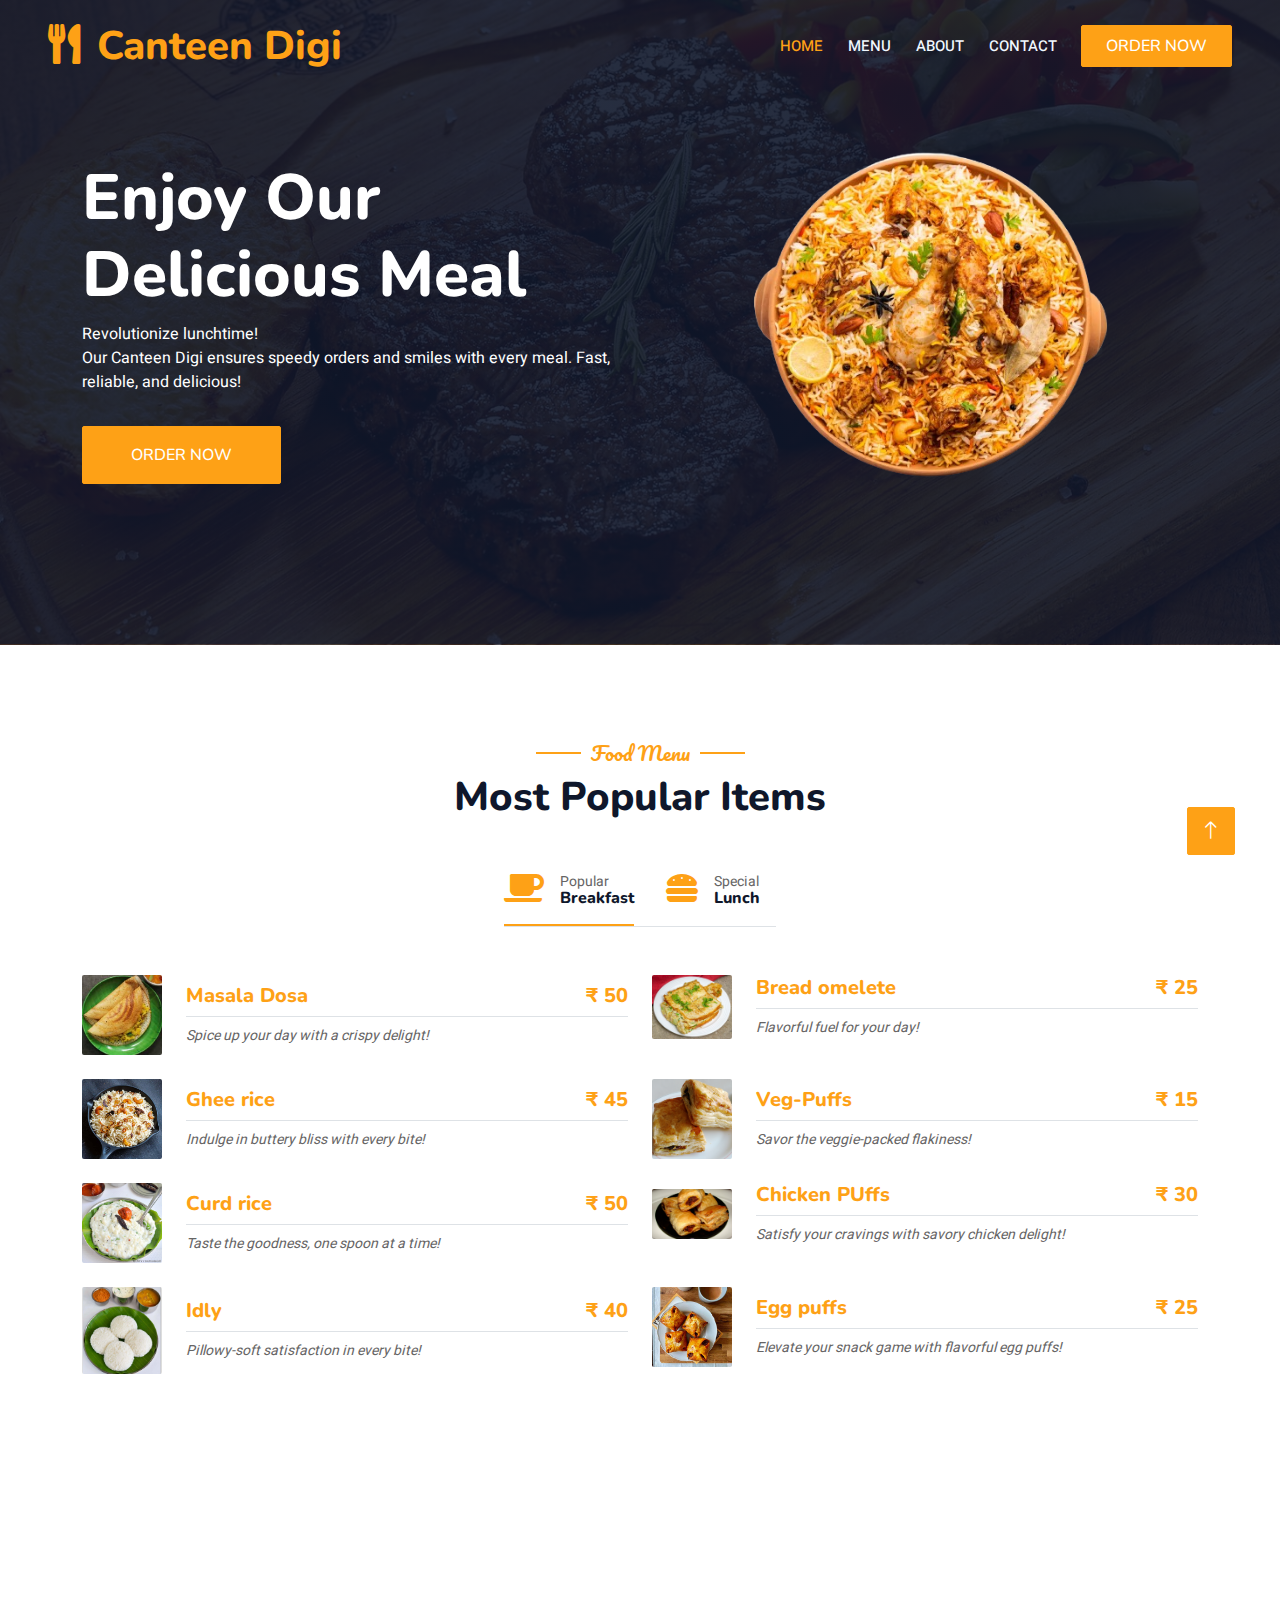
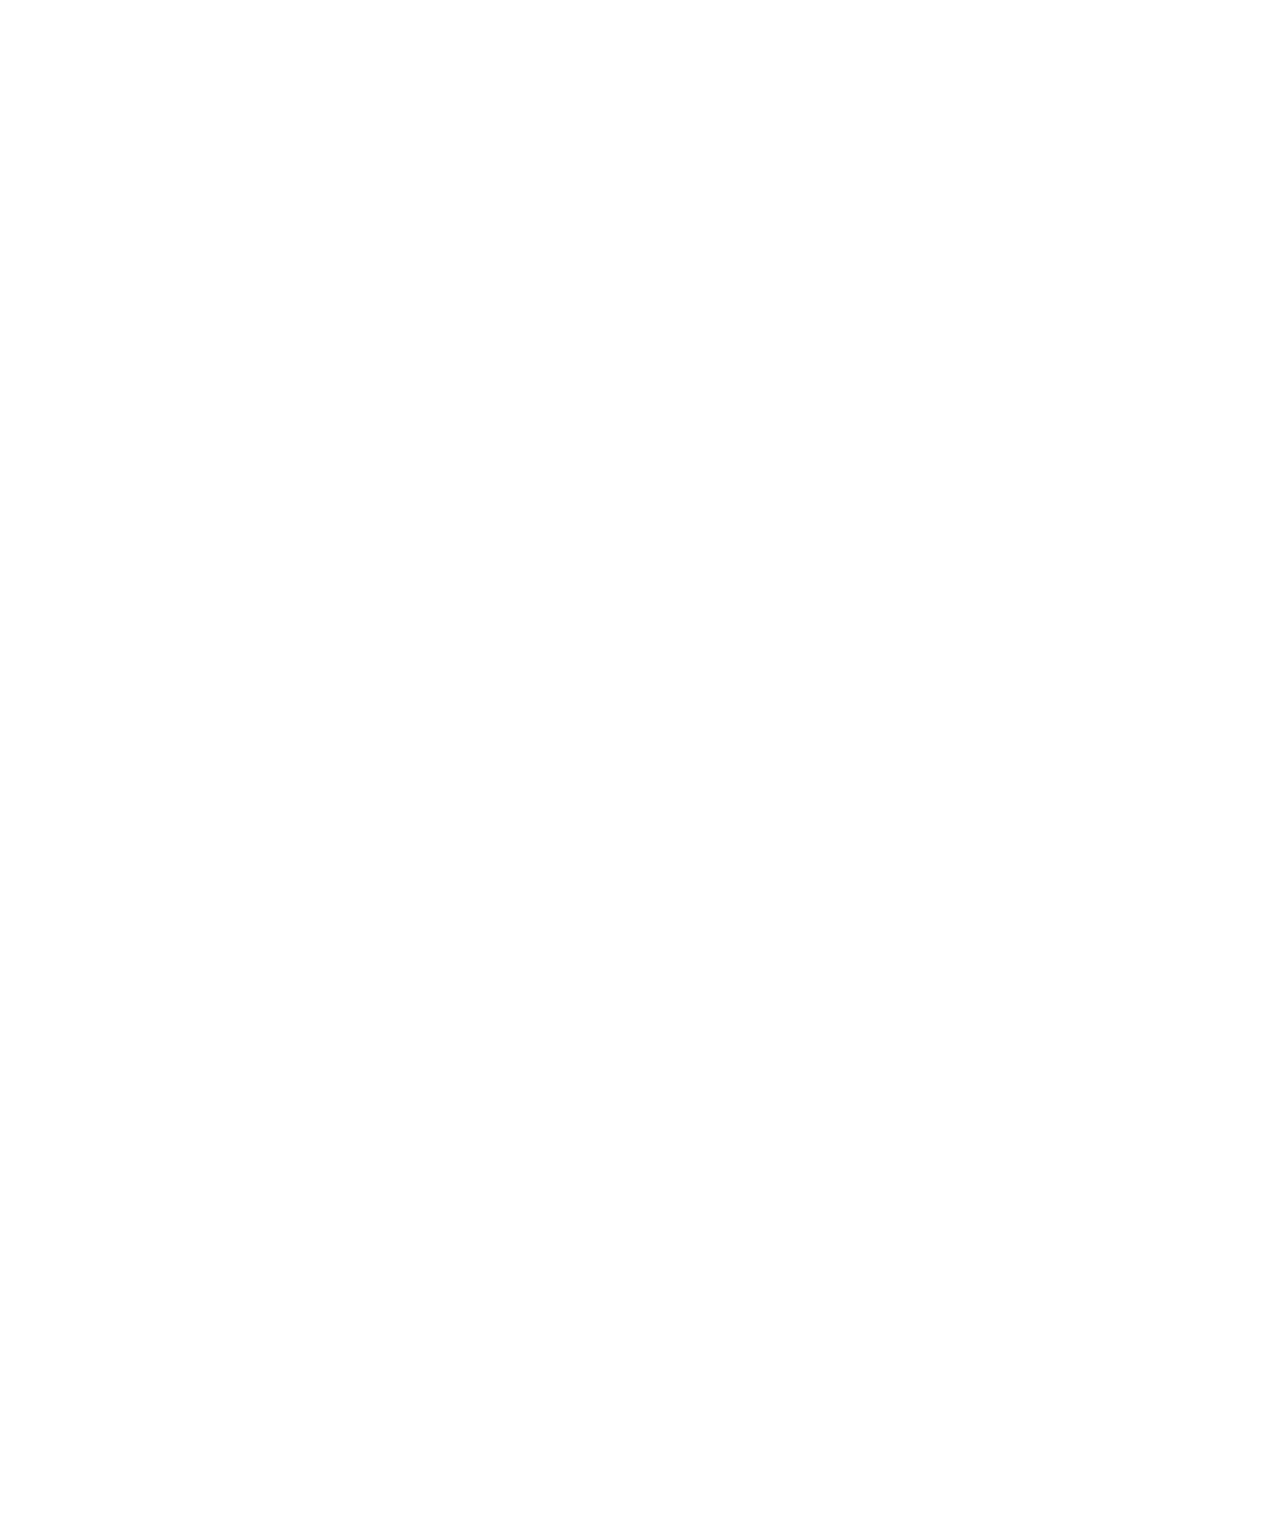
==== commit f99e3a33: "This is the final commit for sure... added the cart and payment thing" ====
--- a/index.html
+++ b/index.html
@@ -58,7 +58,6 @@
                     <div class="navbar-nav ms-auto py-0 pe-4">
                         <a href="index.html" class="nav-item nav-link active">Home</a>
                         <a href="menu.html" class="nav-item nav-link">Menu</a>
-                        <a href="cart.html" class="nav-item nav-link">Cart</a>
                         <a href="about.html" class="nav-item nav-link">About</a>
                         <a href="contact.html" class="nav-item nav-link">Contact</a>
                         
@@ -122,7 +121,7 @@
                                         <img class="flex-shrink-0 img-fluid rounded" src="img/food/masalaDosa.jpeg" alt="" style="width: 80px;">
                                         <div class="w-100 d-flex flex-column text-start ps-4">
                                             <h5 class="d-flex justify-content-between border-bottom pb-2">
-                                                <a href="cart.html"><span>Masala Dosa</span></a>
+                                                <a href="menu.html"><span>Masala Dosa</span></a>
                                                 <span class="text-primary"><span>&#8377</span> 50</span>
                                             </h5>
                                             <small class="fst-italic">Spice up your day with a crispy delight!</small>
@@ -134,7 +133,7 @@
                                         <img class="flex-shrink-0 img-fluid rounded" src="img/food/breadOmlete.jpg" alt="" style="width: 80px;">
                                         <div class="w-100 d-flex flex-column text-start ps-4">
                                             <h5 class="d-flex justify-content-between border-bottom pb-2">
-                                                <a href="cart.html"><span>Bread omelete</span></a>
+                                                <a href="menu.html"><span>Bread omelete</span></a>
                                                 <span class="text-primary"><span>&#8377</span> 25</span>
                                             </h5>
                                             <small class="fst-italic">Flavorful fuel for your day!</small>
@@ -146,7 +145,7 @@
                                         <img class="flex-shrink-0 img-fluid rounded" src="img/food/gheeRice.jpg" alt="" style="width: 80px;">
                                         <div class="w-100 d-flex flex-column text-start ps-4">
                                             <h5 class="d-flex justify-content-between border-bottom pb-2">
-                                                <a href="cart.html"><span>Ghee rice</span></a>
+                                                <a href="menu.html"><span>Ghee rice</span></a>
                                                 <span class="text-primary"><span>&#8377</span> 45</span>
                                             </h5>
                                             <small class="fst-italic">Indulge in buttery bliss with every bite!</small>
@@ -158,7 +157,7 @@
                                         <img class="flex-shrink-0 img-fluid rounded" src="img/snacks/vegPuffs.jpg" alt="" style="width: 80px;">
                                         <div class="w-100 d-flex flex-column text-start ps-4">
                                             <h5 class="d-flex justify-content-between border-bottom pb-2">
-                                                <a href="cart.html"><span>Veg-Puffs</span></a>
+                                                <a href="menu.html"><span>Veg-Puffs</span></a>
                                                 <span class="text-primary"><span>&#8377</span> 15</span>
                                             </h5>
                                             <small class="fst-italic">Savor the veggie-packed flakiness!</small>
@@ -170,7 +169,7 @@
                                         <img class="flex-shrink-0 img-fluid rounded" src="img/food/curdRice.jpg" alt="" style="width: 80px;">
                                         <div class="w-100 d-flex flex-column text-start ps-4">
                                             <h5 class="d-flex justify-content-between border-bottom pb-2">
-                                                <a href="cart.html"><span>Curd rice</span></a>
+                                                <a href="menu.html"><span>Curd rice</span></a>
                                                 <span class="text-primary"><span>&#8377</span> 50</span>
                                             </h5>
                                             <small class="fst-italic">Taste the goodness, one spoon at a time!</small>
@@ -182,7 +181,7 @@
                                         <img class="flex-shrink-0 img-fluid rounded" src="img/food/chickenpuffs.JPG" alt="" style="width: 80px;">
                                         <div class="w-100 d-flex flex-column text-start ps-4">
                                             <h5 class="d-flex justify-content-between border-bottom pb-2">
-                                                <a href="cart.html"><span>Chicken PUffs</span></a>
+                                                <a href="menu.html"><span>Chicken PUffs</span></a>
                                                 <span class="text-primary"><span>&#8377</span> 30</span>
                                             </h5>
                                             <small class="fst-italic">Satisfy your cravings with savory chicken delight!</small>
@@ -194,7 +193,7 @@
                                         <img class="flex-shrink-0 img-fluid rounded" src="img/food/idly.jpg" alt="" style="width: 80px;">
                                         <div class="w-100 d-flex flex-column text-start ps-4">
                                             <h5 class="d-flex justify-content-between border-bottom pb-2">
-                                                <a href="cart.html"><span>Idly</span></a>
+                                                <a href="menu.html"><span>Idly</span></a>
                                                 <span class="text-primary"><span>&#8377</span> 40</span>
                                             </h5>
                                             <small class="fst-italic">Pillowy-soft satisfaction in every bite!</small>
@@ -206,7 +205,7 @@
                                         <img class="flex-shrink-0 img-fluid rounded" src="img/food/eggpuffs.jpg" alt="" style="width: 80px;">
                                         <div class="w-100 d-flex flex-column text-start ps-4">
                                             <h5 class="d-flex justify-content-between border-bottom pb-2">
-                                                <a href="cart.html"><span>Egg puffs</span></a>
+                                                <a href="menu.html"><span>Egg puffs</span></a>
                                                 <span class="text-primary"><span>&#8377</span> 25</span>
                                             </h5>
                                             <small class="fst-italic">Elevate your snack game with flavorful egg puffs!</small>
@@ -222,7 +221,7 @@
                                         <img class="flex-shrink-0 img-fluid rounded" src="img/food/biryani.png" alt="Biryani" style="width: 80px;">
                                         <div class="w-100 d-flex flex-column text-start ps-4">
                                             <h5 class="d-flex justify-content-between border-bottom pb-2">
-                                                <a href="cart.html"><span>Chicken Biryani</span></a>
+                                                <a href="menu.html"><span>Chicken Biryani</span></a>
                                                 <span class="text-primary"><span>&#8377</span> 130</span>
                                             </h5>
                                             <small class="fst-italic">Spice up your mealtime with aromatic biryani bliss!</small>
@@ -234,7 +233,7 @@
                                         <img class="flex-shrink-0 img-fluid rounded" src="img/food/sambar.png" alt="Sambar-rice" style="width: 80px;">
                                         <div class="w-100 d-flex flex-column text-start ps-4">
                                             <h5 class="d-flex justify-content-between border-bottom pb-2">
-                                                <a href="cart.html"><span>Sambar rice</span></a>
+                                                <a href="menu.html"><span>Sambar rice</span></a>
                                                 <span class="text-primary"><span>&#8377</span> 50</span>
                                             </h5>
                                             <small class="fst-italic">Indulge in comforting sambar rice goodness!</small>
@@ -246,7 +245,7 @@
                                         <img class="flex-shrink-0 img-fluid rounded" src="img/food/chickenFriedRice.jpeg" alt="Chicken Fried Rice" style="width: 80px;">
                                         <div class="w-100 d-flex flex-column text-start ps-4">
                                             <h5 class="d-flex justify-content-between border-bottom pb-2">
-                                                <a href="cart.html"><span>Chicken fried rice</span></a>
+                                                <a href="menu.html"><span>Chicken fried rice</span></a>
                                                 <span class="text-primary"><span>&#8377</span> 100</span>
                                             </h5>
                                             <small class="fst-italic">Enjoy the savory satisfaction of chicken fried rice!</small>
@@ -258,7 +257,7 @@
                                         <img class="flex-shrink-0 img-fluid rounded" src="img/food/gheeRice.jpg" alt="" style="width: 80px;">
                                         <div class="w-100 d-flex flex-column text-start ps-4">
                                             <h5 class="d-flex justify-content-between border-bottom pb-2">
-                                                <a href="cart.html"><span>Ghee rice</span></a>
+                                                <a href="menu.html"><span>Ghee rice</span></a>
                                                 <span class="text-primary"><span>&#8377</span> 70</span>
                                             </h5>
                                             <small class="fst-italic">Delight in the rich flavor of ghee-infused rice!</small>
@@ -270,7 +269,7 @@
                                         <img class="flex-shrink-0 img-fluid rounded" src="img/food/chicken65.jpg" alt="" style="width: 80px;">
                                         <div class="w-100 d-flex flex-column text-start ps-4">
                                             <h5 class="d-flex justify-content-between border-bottom pb-2">
-                                                <a href="cart.html"><span>Chicken 65</span></a>
+                                                <a href="menu.html"><span>Chicken 65</span></a>
                                                 <span class="text-primary"><span>&#8377</span> 75</span>
                                             </h5>
                                             <small class="fst-italic">Spicy delight in every bite!</small>
@@ -282,7 +281,7 @@
                                         <img class="flex-shrink-0 img-fluid rounded" src="img/food/vegbiryani.jpg" alt="Veg biryani" style="width: 80px;">
                                         <div class="w-100 d-flex flex-column text-start ps-4">
                                             <h5 class="d-flex justify-content-between border-bottom pb-2">
-                                                <a href="cart.html"><span>Veg Biryani</span></a>
+                                                <a href="menu.html"><span>Veg Biryani</span></a>
                                                 <span class="text-primary"><span>&#8377</span> 110</span>
                                             </h5>
                                             <small class="fst-italic">A symphony of flavors awaits!</small>
@@ -294,7 +293,7 @@
                                         <img class="flex-shrink-0 img-fluid rounded" src="img/food/vegfriedrice.jpg" alt="Veg Fried Rice" style="width: 80px;">
                                         <div class="w-100 d-flex flex-column text-start ps-4">
                                             <h5 class="d-flex justify-content-between border-bottom pb-2">
-                                                <a href="cart.html"><span>Veg Fried Rice</span></a>
+                                                <a href="menu.html"><span>Veg Fried Rice</span></a>
                                                 <span class="text-primary"><span>&#8377</span> 90</span>
                                             </h5>
                                             <small class="fst-italic">Deliciously satisfying and packed with veggies!</small>
@@ -306,7 +305,7 @@
                                         <img class="flex-shrink-0 img-fluid rounded" src="img/food/idly.jpg" alt="" style="width: 80px;">
                                         <div class="w-100 d-flex flex-column text-start ps-4">
                                             <h5 class="d-flex justify-content-between border-bottom pb-2">
-                                                <a href="cart.html"><span>Idly</span></a>
+                                                <a href="menu.html"><span>Idly</span></a>
                                                 <span class="text-primary"><span>&#8377</span> 45</span>
                                             </h5>
                                             <small class="fst-italic">Soft, fluffy, and utterly satisfying!</small>
@@ -466,8 +465,8 @@
                 </div>
                 <div class="col-lg-3 col-md-6">
                     <h4 class="section-title ff-secondary text-start text-primary fw-normal mb-4">Newsletter</h4>
-                    <p>Dolor amet sit justo amet elitr clita ipsum elitr est.</p>
                     <p>Get to know more about us at </p>
+                        <p>B. S. Abdur Rahman Crescent Institute Of Science And Technology</p>
                     
                 </div>
             </div>
--- a/css/style.css
+++ b/css/style.css
@@ -231,6 +231,115 @@
 .nav-pills .nav-item .active {
     border-bottom: 2px solid var(--primary);
 }
+
+/* Cart */
+
+.cart-container {
+    margin-top: 50px;
+    text-align: center;
+}
+
+#cart-items {
+    list-style-type: none;
+    padding: 0;
+}
+
+#cart-items li {
+    margin-bottom: 10px;
+}
+
+#pay-button {
+    margin-top: 20px;
+}
+
+#pay-image {
+    margin-top: 20px;
+    max-width: 100%;
+}
+
+.cart-container {
+    padding: 20px;
+    border: 1px solid #ddd;
+    margin-top: 20px;
+}
+
+.cart-container img {
+    width: 60px;
+    height: auto;
+    margin-right: 10px;
+    vertical-align: middle;
+}
+
+#pay-image{
+    width: 300px;
+}
+
+.cart-container li {
+    list-style: none;
+    margin-bottom: 10px;
+    display: flex;
+    align-items: center;
+}
+
+.cart-container span {
+    display: inline-block;
+    margin-left: 10px;
+}
+
+.total-amount-window {
+    display: none; /* Hidden by default */
+    position: fixed;
+    top: 50%;
+    left: 50%;
+    transform: translate(-50%, -50%);
+    background: white;
+    border: 1px solid #ddd;
+    padding: 20px;
+    box-shadow: 0 0 10px rgba(0, 0, 0, 0.1);
+    z-index: 1000; /* Ensure it appears above other content */
+}
+
+#close-window-button {
+    display: block;
+    margin-top: 10px;
+}
+
+.cart-item {
+    display: flex;
+    align-items: center;
+    margin-bottom: 10px;
+}
+
+.item-image {
+    width: 80px;
+    height: auto;
+    margin-right: 10px;
+}
+
+.item-details {
+    flex-grow: 1;
+}
+
+.remove-item {
+    background-color: #dc3545;
+    color: white;
+    margin-left: 10px;
+    border: none;
+    padding: 10px;
+    border-radius: 5px;
+    cursor: pointer;
+}
+
+.add-item {
+    background-color: #46dc35;
+    color: white;
+    margin-left: 10px;
+    border: none;
+    padding: 10px;
+    border-radius: 5px;
+    cursor: pointer;
+}
+
 
 
 /*** Youtube Video ***/
